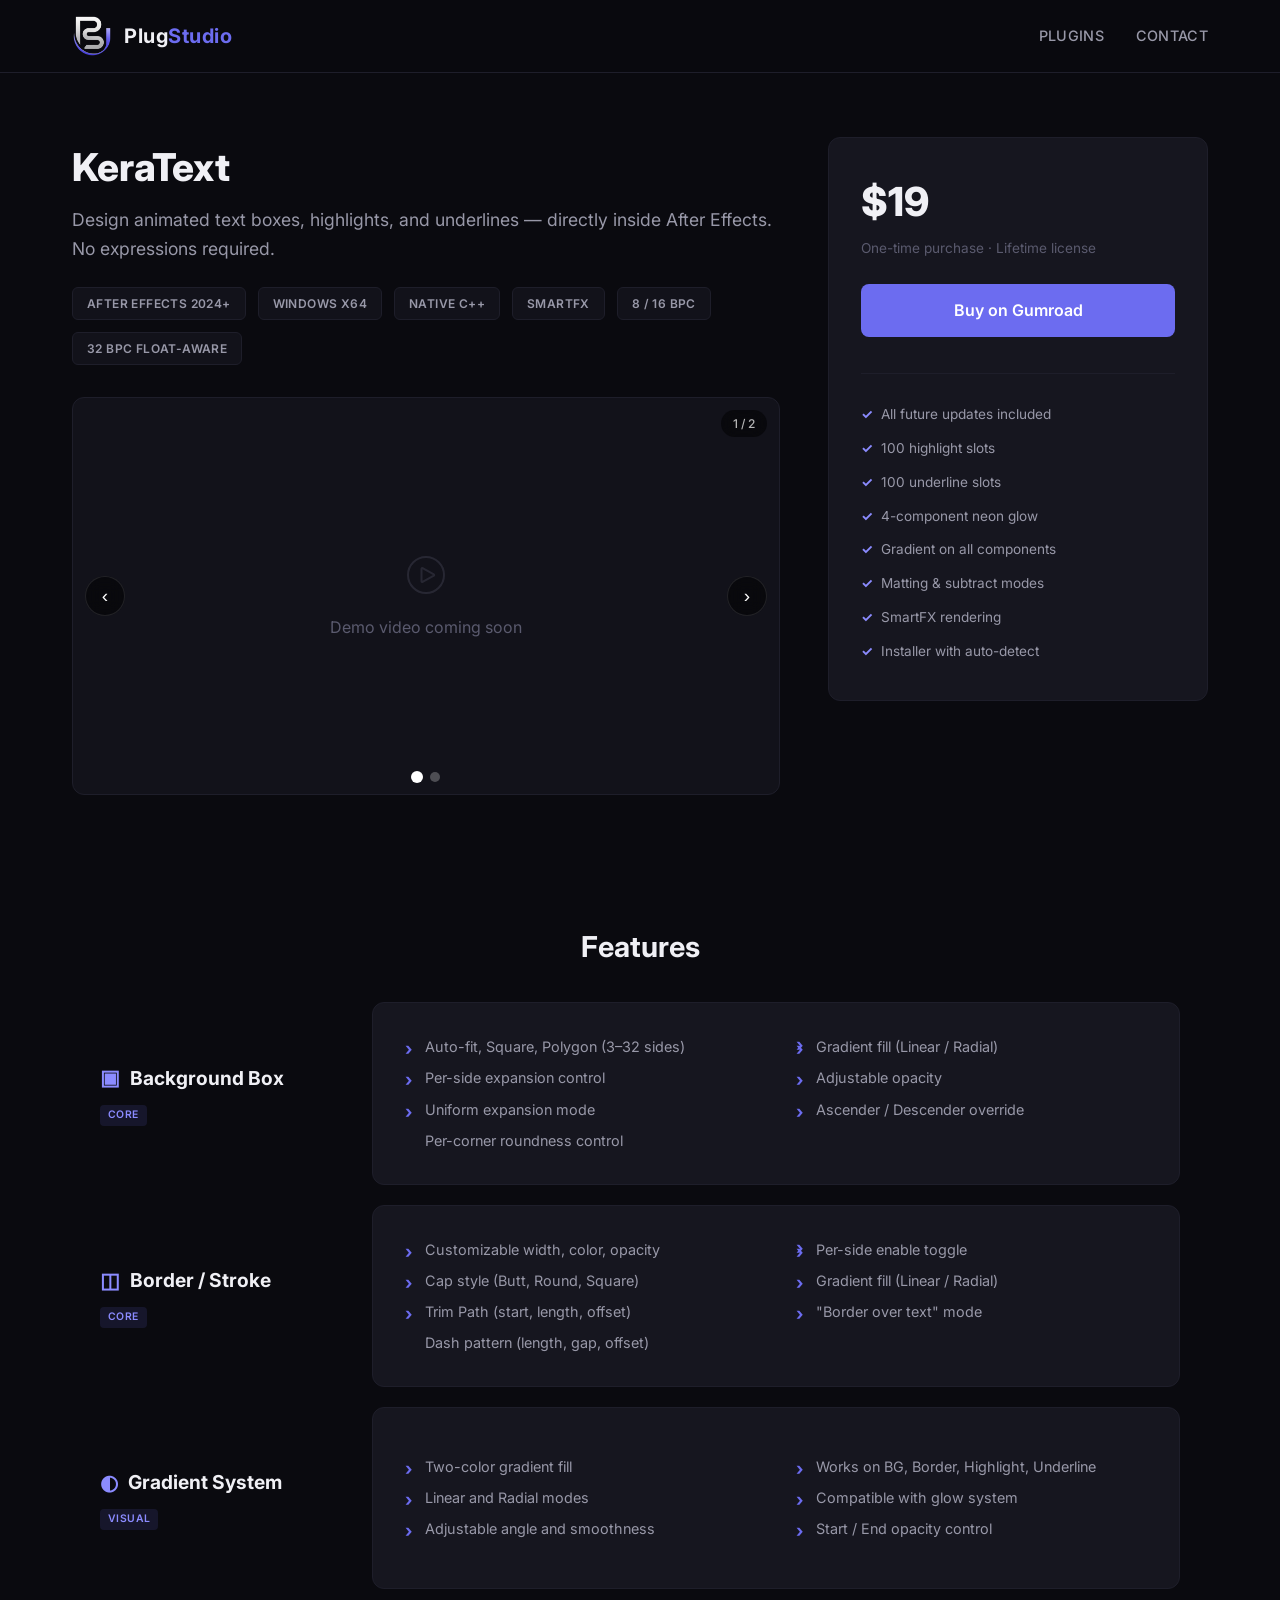
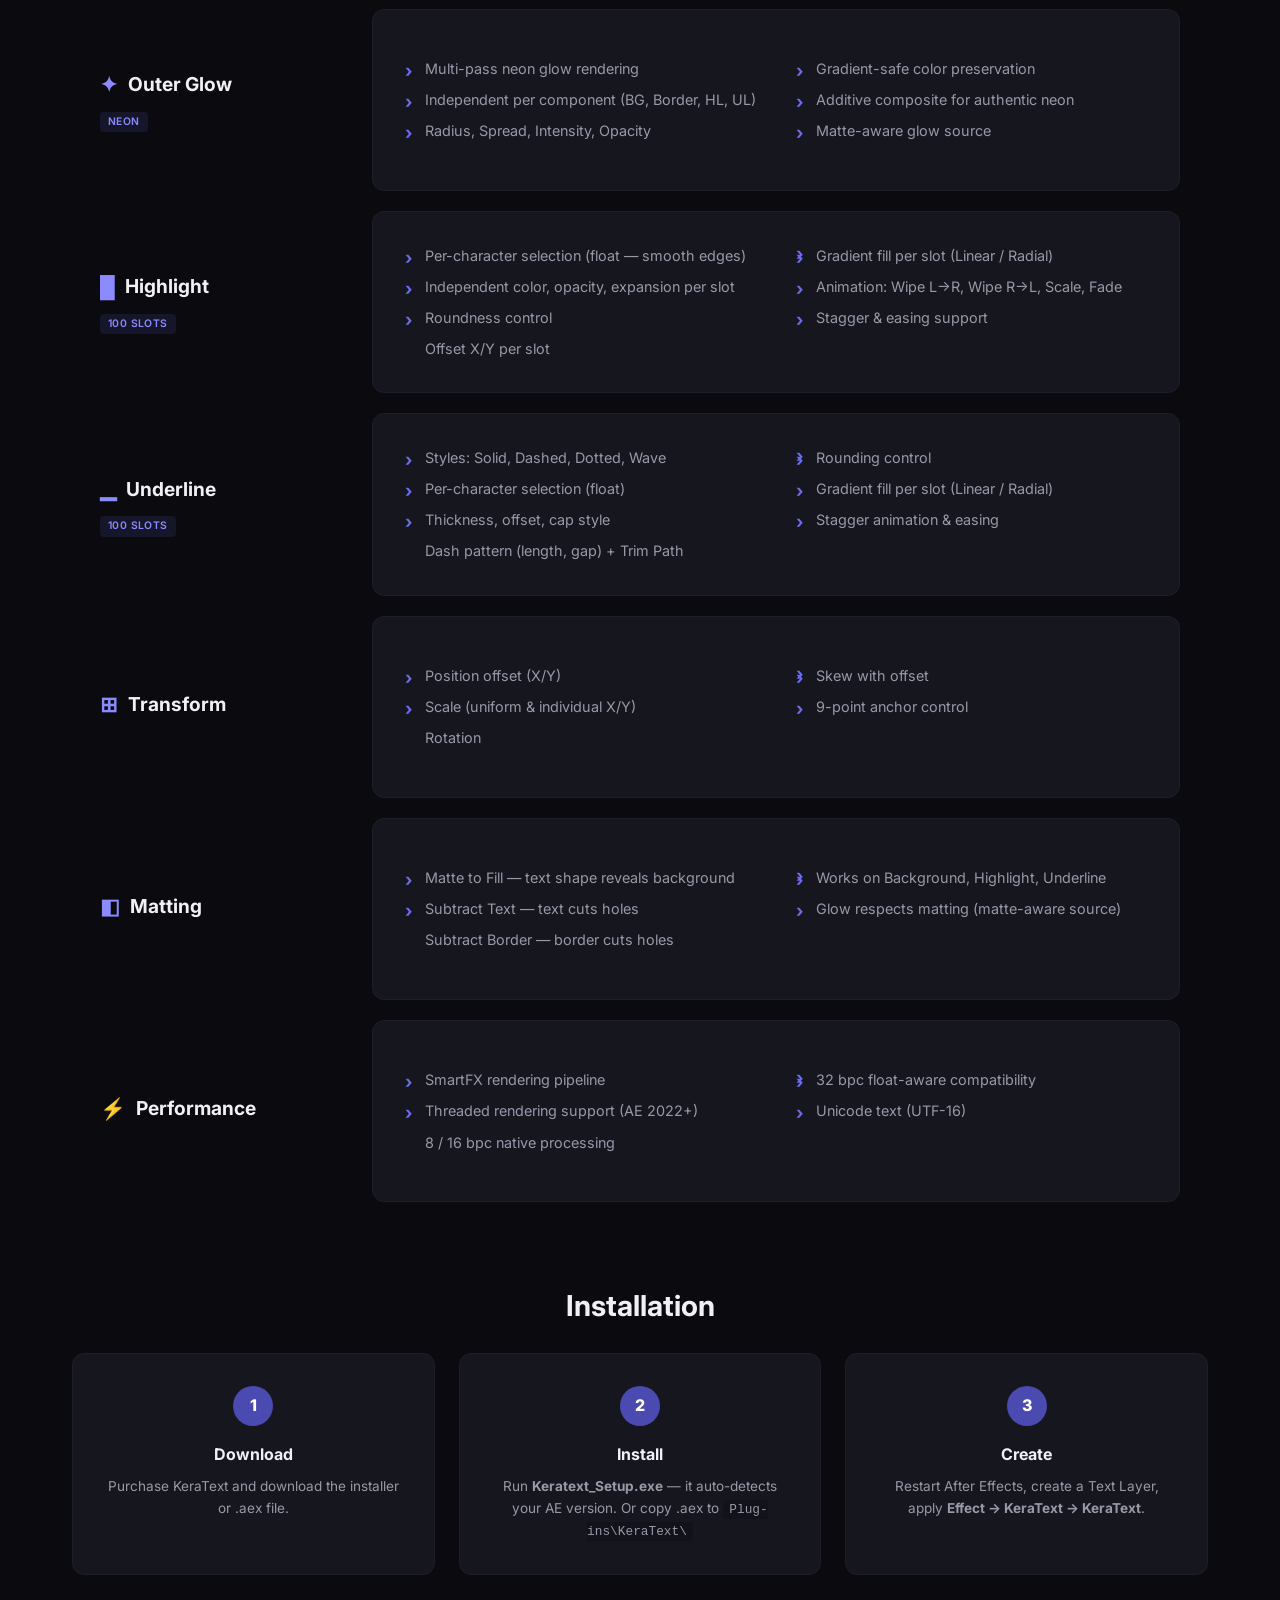
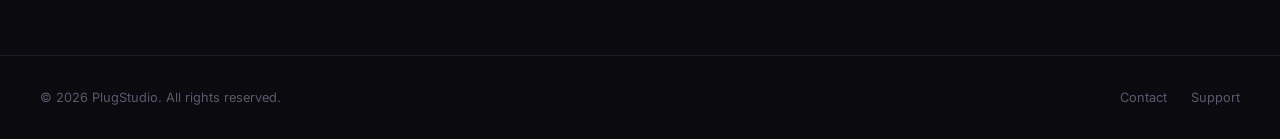
==== plugins/keratext.html @ e1d9510a "Initial commit: PlugStudio website with KeraText plugin page" ====
<!DOCTYPE html>
<html lang="en">
<head>
    <meta charset="UTF-8">
    <meta name="viewport" content="width=device-width, initial-scale=1.0">
    <title>KeraText — PlugStudio</title>
    <meta name="description" content="KeraText: animated text boxes, highlights, and underlines for Adobe After Effects. Neon glow, gradients, matting. Native C++ SmartFX plugin.">
    <link rel="preconnect" href="https://fonts.googleapis.com">
    <link rel="preconnect" href="https://fonts.gstatic.com" crossorigin>
    <link href="https://fonts.googleapis.com/css2?family=Inter:wght@400;500;600;700;800&display=swap" rel="stylesheet">
    <link rel="stylesheet" href="../css/style.css">
    <link rel="icon" href="../assets/keratext-icon.png" type="image/png">
    <style>
        /* ── Gallery / Slider ─────────────────────────────── */
        .gallery-wrapper {
            position: relative;
            border-radius: var(--radius);
            border: 1px solid var(--border);
            overflow: hidden;
            background: var(--bg-secondary);
            aspect-ratio: 16/9;
        }
        .gallery-slide {
            position: absolute;
            inset: 0;
            opacity: 0;
            transition: opacity 0.4s ease;
            cursor: zoom-in;
        }
        .gallery-slide.active {
            opacity: 1;
            z-index: 1;
        }
        .gallery-slide img {
            width: 100%;
            height: 100%;
            object-fit: cover;
            display: block;
        }
        .gallery-slide iframe {
            width: 100%;
            height: 100%;
            border: 0;
        }
        .gallery-slide.is-video {
            cursor: default;
        }
        /* Dots */
        .gallery-dots {
            position: absolute;
            bottom: 12px;
            left: 50%;
            transform: translateX(-50%);
            z-index: 5;
            display: flex;
            gap: 8px;
        }
        .gallery-dot {
            width: 10px; height: 10px;
            border-radius: 50%;
            background: rgba(255,255,255,0.25);
            border: none;
            cursor: pointer;
            transition: all 0.25s;
            padding: 0;
        }
        .gallery-dot.active {
            background: #fff;
            transform: scale(1.2);
        }
        /* Arrows */
        .gallery-arrow {
            position: absolute;
            top: 50%;
            transform: translateY(-50%);
            z-index: 5;
            width: 40px; height: 40px;
            border-radius: 50%;
            background: rgba(0,0,0,0.5);
            border: 1px solid rgba(255,255,255,0.1);
            color: #fff;
            font-size: 1.2rem;
            cursor: pointer;
            display: flex;
            align-items: center;
            justify-content: center;
            transition: all 0.25s;
            backdrop-filter: blur(8px);
        }
        .gallery-arrow:hover {
            background: rgba(0,0,0,0.75);
            border-color: rgba(255,255,255,0.25);
        }
        .gallery-arrow.prev { left: 12px; }
        .gallery-arrow.next { right: 12px; }
        /* Slide counter */
        .gallery-counter {
            position: absolute;
            top: 12px; right: 12px;
            z-index: 5;
            background: rgba(0,0,0,0.5);
            backdrop-filter: blur(8px);
            padding: 4px 12px;
            border-radius: 20px;
            font-size: 0.75rem;
            color: rgba(255,255,255,0.7);
            font-weight: 500;
        }

        /* ── Lightbox ─────────────────────────────────────── */
        .lightbox {
            position: fixed;
            inset: 0;
            z-index: 1000;
            background: rgba(0,0,0,0.92);
            display: none;
            align-items: center;
            justify-content: center;
            cursor: zoom-out;
        }
        .lightbox.open {
            display: flex;
        }
        .lightbox img {
            max-width: 92vw;
            max-height: 90vh;
            border-radius: 8px;
            box-shadow: 0 0 80px rgba(0,0,0,0.5);
        }
        .lightbox-hint {
            position: fixed;
            bottom: 40px;
            left: 50%;
            transform: translateX(-50%);
            z-index: 1001;
            background: rgba(0,0,0,0.7);
            backdrop-filter: blur(12px);
            padding: 10px 24px;
            border-radius: 8px;
            color: rgba(255,255,255,0.7);
            font-size: 0.85rem;
            pointer-events: none;
            opacity: 0;
            transition: opacity 0.3s;
        }
        .lightbox-hint.show {
            opacity: 1;
        }

        /* ── Features table — single grid, equal rows ──── */
        .features-table {
            max-width: var(--max-width);
            margin: 0 auto;
            padding: 0 2rem;
            display: grid;
            grid-template-columns: 240px 1fr;
            grid-auto-rows: 1fr;        /* ALL rows equal to the tallest */
            gap: 1.25rem 2rem;
        }
        .feature-block-header {
            display: flex;
            flex-direction: column;
            align-items: flex-start;
            justify-content: center;   /* vertically center within equal-height row */
        }
        .feature-block-header h3 {
            font-size: 1.2rem;
            font-weight: 700;
            margin-bottom: 0.3rem;
            display: flex;
            align-items: center;
            gap: 10px;
            white-space: nowrap;
        }
        .feature-block-header .icon {
            font-size: 1.3rem;
            color: var(--accent-light);
        }
        .feature-block-header .tag-sm {
            display: inline-block;
            padding: 2px 8px;
            border-radius: 4px;
            font-size: 0.65rem;
            font-weight: 600;
            text-transform: uppercase;
            background: rgba(108, 108, 240, 0.12);
            color: var(--accent-light);
            letter-spacing: 0.4px;
            margin-top: 0.35rem;
        }
        .feature-block-content {
            background: var(--bg-card);
            border: 1px solid var(--border);
            border-radius: var(--radius);
            padding: 1.75rem 2rem;
            display: flex;
            flex-direction: column;
            justify-content: center;
        }
        .feature-block-content ul {
            list-style: none;
            columns: 2;
            column-gap: 2.5rem;
        }
        .feature-block-content li {
            color: var(--text-secondary);
            font-size: 0.9rem;
            padding: 4px 0;
            padding-left: 1.25rem;
            position: relative;
            break-inside: avoid;
        }
        .feature-block-content li::before {
            content: '\203A';
            position: absolute;
            left: 0;
            color: var(--accent);
            font-weight: 700;
            font-size: 1.1rem;
        }
        .section-divider {
            max-width: var(--max-width);
            margin: 0 auto;
            padding: 0 2rem;
        }
        .section-divider hr {
            border: none;
            border-top: 1px solid var(--border);
            margin: 2.5rem 0;
        }
        .install-steps {
            display: grid;
            grid-template-columns: repeat(3, 1fr);
            gap: 1.5rem;
        }
        .install-step {
            background: var(--bg-card);
            border: 1px solid var(--border);
            border-radius: var(--radius);
            padding: 2rem;
            text-align: center;
        }
        .install-step .step-num {
            display: inline-flex;
            align-items: center;
            justify-content: center;
            width: 40px; height: 40px;
            border-radius: 50%;
            background: var(--accent-dim);
            color: #fff;
            font-weight: 800;
            margin-bottom: 1rem;
        }
        .install-step h3 {
            font-size: 1rem;
            font-weight: 700;
            margin-bottom: 0.5rem;
        }
        .install-step p {
            color: var(--text-secondary);
            font-size: 0.85rem;
            line-height: 1.6;
        }
        .install-step code {
            background: var(--bg-secondary);
            padding: 2px 6px;
            border-radius: 4px;
            font-size: 0.8rem;
        }
        @media (max-width: 768px) {
            .features-table { grid-template-columns: 1fr; grid-auto-rows: auto; }
            .feature-block-content ul { columns: 1; }
            .install-steps { grid-template-columns: 1fr; }
        }
    </style>
</head>
<body>

<header class="site-header">
    <div class="header-inner">
        <a href="../index.html" class="logo-link">
            <img src="../assets/logo.png" alt="PlugStudio" class="logo-img">
            <div class="logo-text">Plug<span>Studio</span></div>
        </a>
        <nav>
            <a href="../index.html">Plugins</a>
            <a href="../contact.html">Contact</a>
        </nav>
    </div>
</header>

<!-- ── Hero: Gallery + Purchase Card ──────────────────────── -->
<section class="plugin-hero">
    <div class="plugin-hero-grid">
        <div>
            <h1>KeraText</h1>
            <p class="subtitle">Design animated text boxes, highlights, and underlines — directly inside After Effects. No expressions required.</p>
            <div class="plugin-badges">
                <span class="badge">After Effects 2024+</span>
                <span class="badge">Windows x64</span>
                <span class="badge">Native C++</span>
                <span class="badge">SmartFX</span>
                <span class="badge">8 / 16 bpc</span>
                <span class="badge">32 bpc float-aware</span>
            </div>

            <!-- ── Media Gallery (slider) ───────────────────── -->
            <div class="gallery-wrapper" id="gallery">
                <!-- Slide 0: YouTube video (first!) -->
                <div class="gallery-slide is-video active" data-type="video">
                    <!-- Replace YOUTUBE_VIDEO_ID with your real ID -->
                    <!--
                    <iframe src="https://www.youtube-nocookie.com/embed/YOUTUBE_VIDEO_ID"
                            title="KeraText Demo"
                            allow="accelerometer; autoplay; clipboard-write; encrypted-media; gyroscope; picture-in-picture"
                            allowfullscreen></iframe>
                    -->
                    <div style="width:100%;height:100%;display:flex;align-items:center;justify-content:center;flex-direction:column;gap:1rem;color:var(--text-muted)">
                        <svg xmlns="http://www.w3.org/2000/svg" fill="none" viewBox="0 0 24 24" stroke-width="1" stroke="currentColor" style="width:48px;height:48px;opacity:0.3"><path stroke-linecap="round" stroke-linejoin="round" d="M21 12a9 9 0 1 1-18 0 9 9 0 0 1 18 0Z"/><path stroke-linecap="round" stroke-linejoin="round" d="M15.91 11.672a.375.375 0 0 1 0 .656l-5.603 3.113a.375.375 0 0 1-.557-.328V8.887c0-.286.307-.466.557-.327l5.603 3.112Z"/></svg>
                        <span>Demo video coming soon</span>
                    </div>
                </div>
                <!-- Slide 1: Banner image -->
                <div class="gallery-slide" data-type="image">
                    <img src="../assets/keratext-banner.png" alt="KeraText — Advanced Text Highlights &amp; Animated Underlines">
                </div>
                <!-- Slide 2+: Add more images here -->
                <!--
                <div class="gallery-slide" data-type="image">
                    <img src="../assets/keratext-screenshot-2.png" alt="KeraText UI">
                </div>
                -->

                <button class="gallery-arrow prev" aria-label="Previous">&lsaquo;</button>
                <button class="gallery-arrow next" aria-label="Next">&rsaquo;</button>
                <div class="gallery-counter"><span id="gallery-cur">1</span> / <span id="gallery-total">2</span></div>
                <div class="gallery-dots" id="gallery-dots"></div>
            </div>
        </div>

        <!-- Purchase Card -->
        <div class="purchase-card">
            <div class="price-big">$19</div>
            <div class="price-note">One-time purchase &middot; Lifetime license</div>
            <a href="#" class="btn btn-primary" id="buy-btn">Buy on Gumroad</a>
            <ul>
                <li>All future updates included</li>
                <li>100 highlight slots</li>
                <li>100 underline slots</li>
                <li>4-component neon glow</li>
                <li>Gradient on all components</li>
                <li>Matting &amp; subtract modes</li>
                <li>SmartFX rendering</li>
                <li>Installer with auto-detect</li>
            </ul>
        </div>
    </div>
</section>

<!-- ── Lightbox ───────────────────────────────────────────── -->
<div class="lightbox" id="lightbox">
    <img src="" alt="" id="lightbox-img">
    <div class="lightbox-hint" id="lightbox-hint">Press <strong>Esc</strong> to exit fullscreen</div>
</div>

<!-- ── Features ───────────────────────────────────────────── -->
<div class="section-divider"><hr></div>
<section style="max-width: var(--max-width); margin: 0 auto; padding: 0 2rem 2rem;">
    <h2 style="font-size: 1.8rem; font-weight: 700;">Features</h2>
</section>

<div class="features-table">

    <div class="feature-block-header">
        <h3><span class="icon">▣</span> Background Box</h3>
        <span class="tag-sm">Core</span>
    </div>
    <div class="feature-block-content"><ul>
        <li>Auto-fit, Square, Polygon (3–32 sides)</li>
        <li>Per-side expansion control</li>
        <li>Uniform expansion mode</li>
        <li>Per-corner roundness control</li>
        <li>Gradient fill (Linear / Radial)</li>
        <li>Adjustable opacity</li>
        <li>Ascender / Descender override</li>
    </ul></div>

    <div class="feature-block-header">
        <h3><span class="icon">◫</span> Border / Stroke</h3>
        <span class="tag-sm">Core</span>
    </div>
    <div class="feature-block-content"><ul>
        <li>Customizable width, color, opacity</li>
        <li>Cap style (Butt, Round, Square)</li>
        <li>Trim Path (start, length, offset)</li>
        <li>Dash pattern (length, gap, offset)</li>
        <li>Per-side enable toggle</li>
        <li>Gradient fill (Linear / Radial)</li>
        <li>"Border over text" mode</li>
    </ul></div>

    <div class="feature-block-header">
        <h3><span class="icon">◐</span> Gradient System</h3>
        <span class="tag-sm">Visual</span>
    </div>
    <div class="feature-block-content"><ul>
        <li>Two-color gradient fill</li>
        <li>Linear and Radial modes</li>
        <li>Adjustable angle and smoothness</li>
        <li>Works on BG, Border, Highlight, Underline</li>
        <li>Compatible with glow system</li>
        <li>Start / End opacity control</li>
    </ul></div>

    <div class="feature-block-header">
        <h3><span class="icon">✦</span> Outer Glow</h3>
        <span class="tag-sm">Neon</span>
    </div>
    <div class="feature-block-content"><ul>
        <li>Multi-pass neon glow rendering</li>
        <li>Independent per component (BG, Border, HL, UL)</li>
        <li>Radius, Spread, Intensity, Opacity</li>
        <li>Gradient-safe color preservation</li>
        <li>Additive composite for authentic neon</li>
        <li>Matte-aware glow source</li>
    </ul></div>

    <div class="feature-block-header">
        <h3><span class="icon">█</span> Highlight</h3>
        <span class="tag-sm">100 Slots</span>
    </div>
    <div class="feature-block-content"><ul>
        <li>Per-character selection (float — smooth edges)</li>
        <li>Independent color, opacity, expansion per slot</li>
        <li>Roundness control</li>
        <li>Offset X/Y per slot</li>
        <li>Gradient fill per slot (Linear / Radial)</li>
        <li>Animation: Wipe L→R, Wipe R→L, Scale, Fade</li>
        <li>Stagger &amp; easing support</li>
    </ul></div>

    <div class="feature-block-header">
        <h3><span class="icon">▁</span> Underline</h3>
        <span class="tag-sm">100 Slots</span>
    </div>
    <div class="feature-block-content"><ul>
        <li>Styles: Solid, Dashed, Dotted, Wave</li>
        <li>Per-character selection (float)</li>
        <li>Thickness, offset, cap style</li>
        <li>Dash pattern (length, gap) + Trim Path</li>
        <li>Rounding control</li>
        <li>Gradient fill per slot (Linear / Radial)</li>
        <li>Stagger animation &amp; easing</li>
    </ul></div>

    <div class="feature-block-header">
        <h3><span class="icon">⊞</span> Transform</h3>
    </div>
    <div class="feature-block-content"><ul>
        <li>Position offset (X/Y)</li>
        <li>Scale (uniform &amp; individual X/Y)</li>
        <li>Rotation</li>
        <li>Skew with offset</li>
        <li>9-point anchor control</li>
    </ul></div>

    <div class="feature-block-header">
        <h3><span class="icon">◧</span> Matting</h3>
    </div>
    <div class="feature-block-content"><ul>
        <li>Matte to Fill — text shape reveals background</li>
        <li>Subtract Text — text cuts holes</li>
        <li>Subtract Border — border cuts holes</li>
        <li>Works on Background, Highlight, Underline</li>
        <li>Glow respects matting (matte-aware source)</li>
    </ul></div>

    <div class="feature-block-header">
        <h3><span class="icon">⚡</span> Performance</h3>
    </div>
    <div class="feature-block-content"><ul>
        <li>SmartFX rendering pipeline</li>
        <li>Threaded rendering support (AE 2022+)</li>
        <li>8 / 16 bpc native processing</li>
        <li>32 bpc float-aware compatibility</li>
        <li>Unicode text (UTF-16)</li>
    </ul></div>

</div><!-- /.features-table -->

<!-- ── Installation ───────────────────────────────────────── -->
<div class="section-divider"><hr></div>
<section style="max-width: var(--max-width); margin: 0 auto; padding: 0 2rem 1.5rem;">
    <h2 style="font-size: 1.8rem; font-weight: 700;">Installation</h2>
</section>
<section style="max-width: var(--max-width); margin: 0 auto; padding: 0 2rem 5rem;">
    <div class="install-steps">
        <div class="install-step">
            <div class="step-num">1</div>
            <h3>Download</h3>
            <p>Purchase KeraText and download the installer or .aex file.</p>
        </div>
        <div class="install-step">
            <div class="step-num">2</div>
            <h3>Install</h3>
            <p>Run <strong>Keratext_Setup.exe</strong> — it auto-detects your AE version. Or copy .aex to <code>Plug-ins\KeraText\</code></p>
        </div>
        <div class="install-step">
            <div class="step-num">3</div>
            <h3>Create</h3>
            <p>Restart After Effects, create a Text Layer, apply <strong>Effect → KeraText → KeraText</strong>.</p>
        </div>
    </div>
</section>

<footer class="site-footer">
    <div class="footer-inner">
        <p>&copy; <span class="current-year">2026</span> PlugStudio. All rights reserved.</p>
        <div class="footer-links">
            <a href="../contact.html">Contact</a>
            <a href="mailto:plugstudioou@gmail.com">Support</a>
        </div>
    </div>
</footer>

<script src="../js/main.js"></script>
<script>
/* ═══════════════════════════════════════════════════════════
   Gallery Slider + Lightbox
   ═══════════════════════════════════════════════════════════ */
(function () {
    const gallery = document.getElementById('gallery');
    if (!gallery) return;

    const slides = gallery.querySelectorAll('.gallery-slide');
    const dotsContainer = document.getElementById('gallery-dots');
    const curEl = document.getElementById('gallery-cur');
    const totalEl = document.getElementById('gallery-total');
    const prevBtn = gallery.querySelector('.gallery-arrow.prev');
    const nextBtn = gallery.querySelector('.gallery-arrow.next');
    let current = 0;

    totalEl.textContent = slides.length;

    // Build dots
    slides.forEach((_, i) => {
        const dot = document.createElement('button');
        dot.className = 'gallery-dot' + (i === 0 ? ' active' : '');
        dot.setAttribute('aria-label', 'Slide ' + (i + 1));
        dot.addEventListener('click', () => goTo(i));
        dotsContainer.appendChild(dot);
    });

    function goTo(idx) {
        slides[current].classList.remove('active');
        dotsContainer.children[current].classList.remove('active');
        current = (idx + slides.length) % slides.length;
        slides[current].classList.add('active');
        dotsContainer.children[current].classList.add('active');
        curEl.textContent = current + 1;
    }

    prevBtn.addEventListener('click', () => goTo(current - 1));
    nextBtn.addEventListener('click', () => goTo(current + 1));

    // Click image → lightbox
    slides.forEach(slide => {
        if (slide.dataset.type === 'image') {
            slide.addEventListener('click', () => {
                const img = slide.querySelector('img');
                if (img) openLightbox(img.src, img.alt);
            });
        }
    });

    // Lightbox
    const lb = document.getElementById('lightbox');
    const lbImg = document.getElementById('lightbox-img');
    const lbHint = document.getElementById('lightbox-hint');
    let hintTimer = null;

    function openLightbox(src, alt) {
        lbImg.src = src;
        lbImg.alt = alt || '';
        lb.classList.add('open');
        document.body.style.overflow = 'hidden';
        // Show hint
        lbHint.classList.add('show');
        clearTimeout(hintTimer);
        hintTimer = setTimeout(() => lbHint.classList.remove('show'), 2000);
    }

    function closeLightbox() {
        lb.classList.remove('open');
        document.body.style.overflow = '';
        lbHint.classList.remove('show');
    }

    lb.addEventListener('click', closeLightbox);
    document.addEventListener('keydown', (e) => {
        if (e.key === 'Escape' && lb.classList.contains('open')) {
            closeLightbox();
        }
        // Arrow keys for gallery
        if (!lb.classList.contains('open')) {
            if (e.key === 'ArrowLeft') goTo(current - 1);
            if (e.key === 'ArrowRight') goTo(current + 1);
        }
    });
})();
</script>
</body>
</html>
---- css/style.css ----
/* ═══════════════════════════════════════════════════════════
   PlugStudio — Global Styles
   Dark luxury theme with blue/silver accents
   ═══════════════════════════════════════════════════════════ */

:root {
    --bg-primary: #0a0a0f;
    --bg-secondary: #12121a;
    --bg-card: #16161f;
    --bg-card-hover: #1c1c28;
    --text-primary: #f0f0f5;
    --text-secondary: #9898a8;
    --text-muted: #5a5a6e;
    --accent: #6c6cf0;
    --accent-light: #8b8bff;
    --accent-dim: #4a4ab0;
    --border: #1e1e2a;
    --border-light: #2a2a38;
    --silver: #c8c8d8;
    --radius: 12px;
    --radius-sm: 8px;
    --max-width: 1200px;
    --transition: 0.25s ease;
}

* {
    margin: 0;
    padding: 0;
    box-sizing: border-box;
}

html {
    scroll-behavior: smooth;
}

body {
    font-family: 'Inter', -apple-system, BlinkMacSystemFont, 'Segoe UI', sans-serif;
    background: var(--bg-primary);
    color: var(--text-primary);
    line-height: 1.6;
    min-height: 100vh;
    display: flex;
    flex-direction: column;
    -webkit-font-smoothing: antialiased;
}

a {
    color: var(--accent-light);
    text-decoration: none;
    transition: color var(--transition);
}
a:hover {
    color: var(--text-primary);
}

/* ── Header / Navigation ─────────────────────────────────── */

.site-header {
    position: sticky;
    top: 0;
    z-index: 100;
    background: rgba(10, 10, 15, 0.85);
    backdrop-filter: blur(20px);
    border-bottom: 1px solid var(--border);
}

.header-inner {
    max-width: var(--max-width);
    margin: 0 auto;
    padding: 0 2rem;
    display: flex;
    align-items: center;
    justify-content: space-between;
    height: 72px;
}

.logo-link {
    display: flex;
    align-items: center;
    gap: 12px;
    text-decoration: none;
}

.logo-img {
    height: 40px;
    width: auto;
}

.logo-text {
    font-size: 1.25rem;
    font-weight: 700;
    color: var(--text-primary);
    letter-spacing: 0.5px;
}

.logo-text span {
    color: var(--accent);
}

nav {
    display: flex;
    align-items: center;
    gap: 2rem;
}

nav a {
    color: var(--text-secondary);
    font-size: 0.9rem;
    font-weight: 500;
    letter-spacing: 0.3px;
    text-transform: uppercase;
    transition: color var(--transition);
}
nav a:hover,
nav a.active {
    color: var(--text-primary);
}

/* ── Hero Section ─────────────────────────────────────────── */

.hero {
    text-align: center;
    padding: 5rem 2rem 3rem;
    max-width: var(--max-width);
    margin: 0 auto;
}

.hero h1 {
    font-size: 2.8rem;
    font-weight: 800;
    line-height: 1.15;
    margin-bottom: 1rem;
    letter-spacing: -0.5px;
}

.hero h1 .accent {
    color: var(--accent-light);
}

.hero p {
    font-size: 1.15rem;
    color: var(--text-secondary);
    max-width: 600px;
    margin: 0 auto;
}

/* ── Search & Filters ─────────────────────────────────────── */

.search-section {
    max-width: var(--max-width);
    margin: 0 auto;
    padding: 0 2rem 2rem;
}

.search-bar {
    display: flex;
    gap: 1rem;
    align-items: center;
    flex-wrap: wrap;
}

.search-input-wrap {
    flex: 1;
    min-width: 280px;
    position: relative;
}

.search-input-wrap svg {
    position: absolute;
    left: 16px;
    top: 50%;
    transform: translateY(-50%);
    color: var(--text-muted);
    width: 18px;
    height: 18px;
}

.search-input {
    width: 100%;
    padding: 14px 16px 14px 48px;
    background: var(--bg-secondary);
    border: 1px solid var(--border);
    border-radius: var(--radius);
    color: var(--text-primary);
    font-size: 0.95rem;
    outline: none;
    transition: border-color var(--transition);
}
.search-input:focus {
    border-color: var(--accent-dim);
}
.search-input::placeholder {
    color: var(--text-muted);
}

.filter-group {
    display: flex;
    gap: 0.5rem;
}

.filter-btn {
    padding: 10px 20px;
    border: 1px solid var(--border);
    border-radius: var(--radius);
    background: var(--bg-secondary);
    color: var(--text-secondary);
    font-size: 0.85rem;
    font-weight: 500;
    cursor: pointer;
    transition: all var(--transition);
    white-space: nowrap;
}
.filter-btn:hover {
    border-color: var(--border-light);
    color: var(--text-primary);
}
.filter-btn.active {
    background: var(--accent-dim);
    border-color: var(--accent);
    color: var(--text-primary);
}

/* ── Plugin Grid ──────────────────────────────────────────── */

.plugins-grid {
    max-width: var(--max-width);
    margin: 0 auto;
    padding: 0 2rem 4rem;
    display: grid;
    grid-template-columns: repeat(auto-fill, minmax(340px, 1fr));
    gap: 1.5rem;
}

.plugin-card {
    background: var(--bg-card);
    border: 1px solid var(--border);
    border-radius: var(--radius);
    overflow: hidden;
    transition: all var(--transition);
    display: flex;
    flex-direction: column;
}
.plugin-card:hover {
    border-color: var(--accent-dim);
    background: var(--bg-card-hover);
    transform: translateY(-2px);
    box-shadow: 0 8px 40px rgba(108, 108, 240, 0.08);
}

.plugin-card-img {
    width: 100%;
    aspect-ratio: 16/9;
    object-fit: contain;
    background: var(--bg-secondary);
    display: block;
}

.plugin-card-body {
    padding: 1.5rem;
    flex: 1;
    display: flex;
    flex-direction: column;
}

.plugin-card-tags {
    display: flex;
    gap: 0.5rem;
    flex-wrap: wrap;
    margin-bottom: 0.75rem;
}

.tag {
    padding: 3px 10px;
    border-radius: 20px;
    font-size: 0.7rem;
    font-weight: 600;
    text-transform: uppercase;
    letter-spacing: 0.5px;
}
.tag-ae { background: rgba(108, 108, 240, 0.15); color: var(--accent-light); }
.tag-win { background: rgba(200, 200, 216, 0.1); color: var(--silver); }
.tag-smartfx { background: rgba(80, 200, 120, 0.12); color: #6dd890; }

.plugin-card h3 {
    font-size: 1.2rem;
    font-weight: 700;
    margin-bottom: 0.5rem;
}

.plugin-card p {
    color: var(--text-secondary);
    font-size: 0.9rem;
    line-height: 1.5;
    flex: 1;
}

.plugin-card-footer {
    display: flex;
    align-items: center;
    justify-content: space-between;
    margin-top: 1.25rem;
    padding-top: 1rem;
    border-top: 1px solid var(--border);
}

.price {
    font-size: 1.3rem;
    font-weight: 800;
    color: var(--text-primary);
}

.btn {
    display: inline-flex;
    align-items: center;
    gap: 6px;
    padding: 10px 24px;
    border-radius: var(--radius-sm);
    font-size: 0.85rem;
    font-weight: 600;
    cursor: pointer;
    border: none;
    transition: all var(--transition);
    text-decoration: none;
}

.btn-primary {
    background: var(--accent);
    color: #fff;
}
.btn-primary:hover {
    background: var(--accent-light);
    color: #fff;
}

.btn-outline {
    background: transparent;
    border: 1px solid var(--border-light);
    color: var(--text-secondary);
}
.btn-outline:hover {
    border-color: var(--accent);
    color: var(--text-primary);
}

/* ── Plugin Detail Page ───────────────────────────────────── */

.plugin-hero {
    max-width: var(--max-width);
    margin: 0 auto;
    padding: 4rem 2rem 3rem;
}

.plugin-hero-grid {
    display: grid;
    grid-template-columns: 1fr 380px;
    gap: 3rem;
    align-items: start;
}

.plugin-hero h1 {
    font-size: 2.4rem;
    font-weight: 800;
    margin-bottom: 0.5rem;
}

.plugin-hero .subtitle {
    color: var(--text-secondary);
    font-size: 1.1rem;
    margin-bottom: 1.5rem;
}

.plugin-badges {
    display: flex;
    gap: 0.75rem;
    flex-wrap: wrap;
    margin-bottom: 2rem;
}

.badge {
    padding: 6px 14px;
    border-radius: 6px;
    font-size: 0.75rem;
    font-weight: 600;
    text-transform: uppercase;
    letter-spacing: 0.4px;
    background: var(--bg-secondary);
    border: 1px solid var(--border);
    color: var(--text-secondary);
}

.purchase-card {
    background: var(--bg-card);
    border: 1px solid var(--border);
    border-radius: var(--radius);
    padding: 2rem;
    position: sticky;
    top: 100px;
}

.purchase-card .price-big {
    font-size: 2.5rem;
    font-weight: 800;
    margin-bottom: 0.25rem;
}

.purchase-card .price-note {
    color: var(--text-muted);
    font-size: 0.85rem;
    margin-bottom: 1.5rem;
}

.purchase-card .btn {
    width: 100%;
    justify-content: center;
    padding: 14px;
    font-size: 1rem;
    margin-bottom: 0.75rem;
}

.purchase-card ul {
    list-style: none;
    margin-top: 1.5rem;
    padding-top: 1.5rem;
    border-top: 1px solid var(--border);
}

.purchase-card li {
    color: var(--text-secondary);
    font-size: 0.85rem;
    padding: 6px 0;
    display: flex;
    align-items: center;
    gap: 8px;
}

.purchase-card li::before {
    content: '✓';
    color: var(--accent-light);
    font-weight: 700;
}

/* ── Features Section ─────────────────────────────────────── */

.features-section {
    max-width: var(--max-width);
    margin: 0 auto;
    padding: 0 2rem 4rem;
}

.features-section h2 {
    font-size: 1.8rem;
    font-weight: 700;
    margin-bottom: 2rem;
}

.features-grid {
    display: grid;
    grid-template-columns: repeat(auto-fill, minmax(320px, 1fr));
    gap: 1.25rem;
}

.feature-card {
    background: var(--bg-card);
    border: 1px solid var(--border);
    border-radius: var(--radius);
    padding: 1.5rem;
}

.feature-card h3 {
    font-size: 1rem;
    font-weight: 700;
    margin-bottom: 0.5rem;
    display: flex;
    align-items: center;
    gap: 8px;
}

.feature-card h3 .icon {
    font-size: 1.2rem;
}

.feature-card ul {
    list-style: none;
    margin: 0;
}

.feature-card li {
    color: var(--text-secondary);
    font-size: 0.85rem;
    padding: 3px 0;
    padding-left: 1rem;
    position: relative;
}

.feature-card li::before {
    content: '—';
    position: absolute;
    left: 0;
    color: var(--text-muted);
}

/* ── Contact Page ─────────────────────────────────────────── */

.contact-section {
    max-width: 720px;
    margin: 0 auto;
    padding: 4rem 2rem 6rem;
}

.contact-section h1 {
    font-size: 2.4rem;
    font-weight: 800;
    margin-bottom: 0.5rem;
}

.contact-section .subtitle {
    color: var(--text-secondary);
    font-size: 1.1rem;
    margin-bottom: 3rem;
}

.contact-cards {
    display: flex;
    flex-direction: column;
    gap: 1.25rem;
}

.contact-card {
    background: var(--bg-card);
    border: 1px solid var(--border);
    border-radius: var(--radius);
    padding: 2rem;
}

.contact-card h2 {
    font-size: 1.15rem;
    font-weight: 700;
    margin-bottom: 0.75rem;
}

.contact-card p {
    color: var(--text-secondary);
    font-size: 0.95rem;
    line-height: 1.7;
}

.contact-card a {
    color: var(--accent-light);
    font-weight: 500;
}

/* ── Footer ───────────────────────────────────────────────── */

.site-footer {
    margin-top: auto;
    border-top: 1px solid var(--border);
    padding: 2rem;
    text-align: center;
}

.footer-inner {
    max-width: var(--max-width);
    margin: 0 auto;
    display: flex;
    align-items: center;
    justify-content: space-between;
    flex-wrap: wrap;
    gap: 1rem;
}

.footer-inner p {
    color: var(--text-muted);
    font-size: 0.8rem;
}

.footer-links {
    display: flex;
    gap: 1.5rem;
}

.footer-links a {
    color: var(--text-muted);
    font-size: 0.8rem;
}
.footer-links a:hover {
    color: var(--text-secondary);
}

/* ── Responsive ───────────────────────────────────────────── */

@media (max-width: 768px) {
    .header-inner {
        padding: 0 1rem;
    }
    nav {
        gap: 1rem;
    }
    nav a {
        font-size: 0.8rem;
    }
    .hero {
        padding: 3rem 1rem 2rem;
    }
    .hero h1 {
        font-size: 2rem;
    }
    .plugins-grid {
        grid-template-columns: 1fr;
        padding: 0 1rem 3rem;
    }
    .search-section {
        padding: 0 1rem 1.5rem;
    }
    .search-bar {
        flex-direction: column;
    }
    .plugin-hero-grid {
        grid-template-columns: 1fr;
    }
    .purchase-card {
        position: static;
    }
    .features-grid {
        grid-template-columns: 1fr;
    }
    .footer-inner {
        flex-direction: column;
        text-align: center;
    }
}

/* ── No results ───────────────────────────────────────────── */

.no-results {
    grid-column: 1 / -1;
    text-align: center;
    padding: 4rem 2rem;
    color: var(--text-muted);
    font-size: 1rem;
}
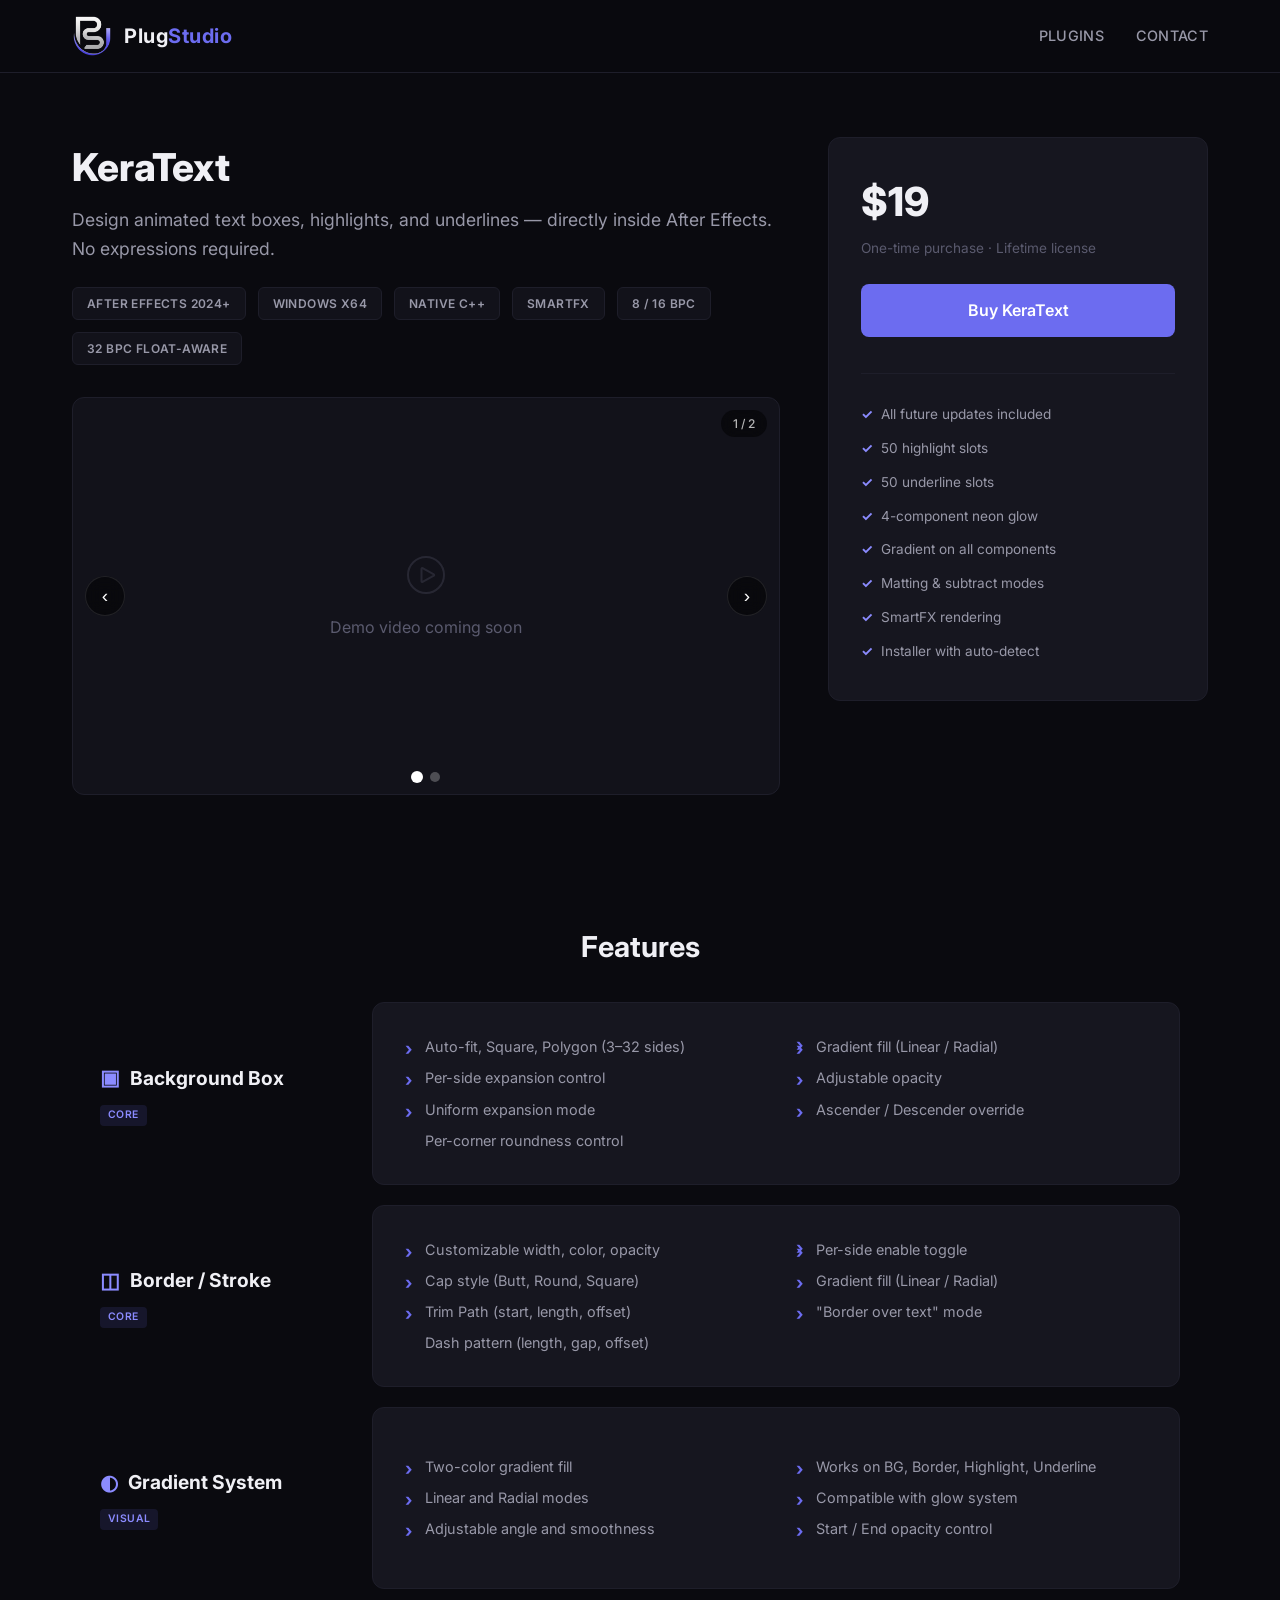
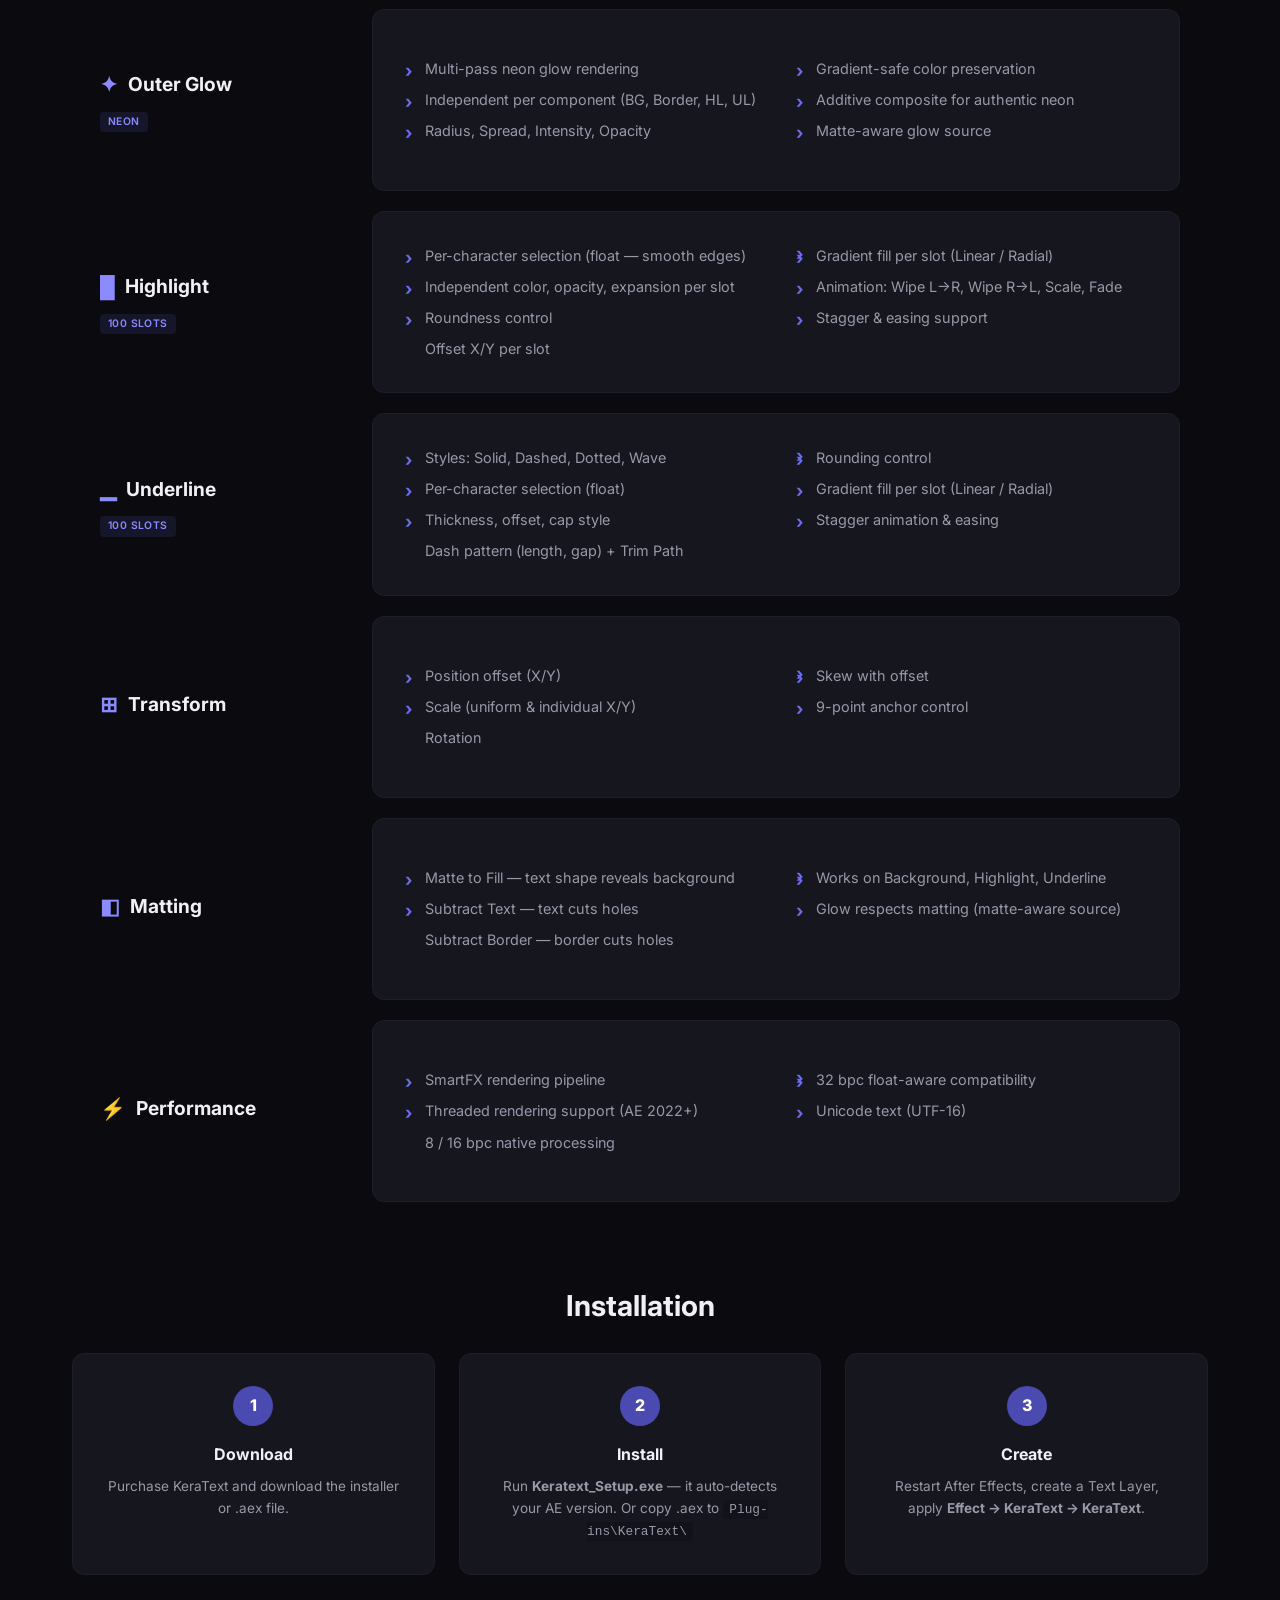
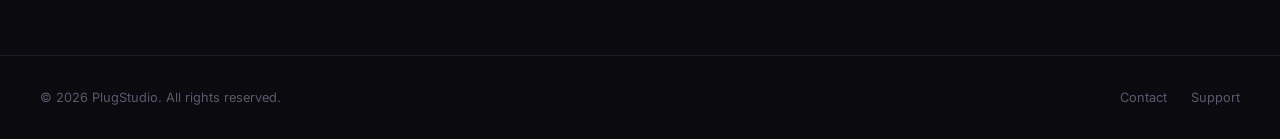
==== commit f47fbabb: "Add Lemon Squeezy checkout, fix slot counts to 50" ====
--- a/plugins/keratext.html
+++ b/plugins/keratext.html
@@ -342,11 +342,11 @@
         <div class="purchase-card">
             <div class="price-big">$19</div>
             <div class="price-note">One-time purchase &middot; Lifetime license</div>
-            <a href="#" class="btn btn-primary" id="buy-btn">Buy on Gumroad</a>
+            <a href="https://plugstudio.lemonsqueezy.com/checkout/buy/6cf63270-5efa-467b-9c05-406ec4f24977?embed=1" class="lemonsqueezy-button btn btn-primary" id="buy-btn">Buy KeraText</a>
             <ul>
                 <li>All future updates included</li>
-                <li>100 highlight slots</li>
-                <li>100 underline slots</li>
+                <li>50 highlight slots</li>
+                <li>50 underline slots</li>
                 <li>4-component neon glow</li>
                 <li>Gradient on all components</li>
                 <li>Matting &amp; subtract modes</li>
@@ -609,5 +609,6 @@
     });
 })();
 </script>
+<script src="https://assets.lemonsqueezy.com/lemon.js" defer></script>
 </body>
 </html>
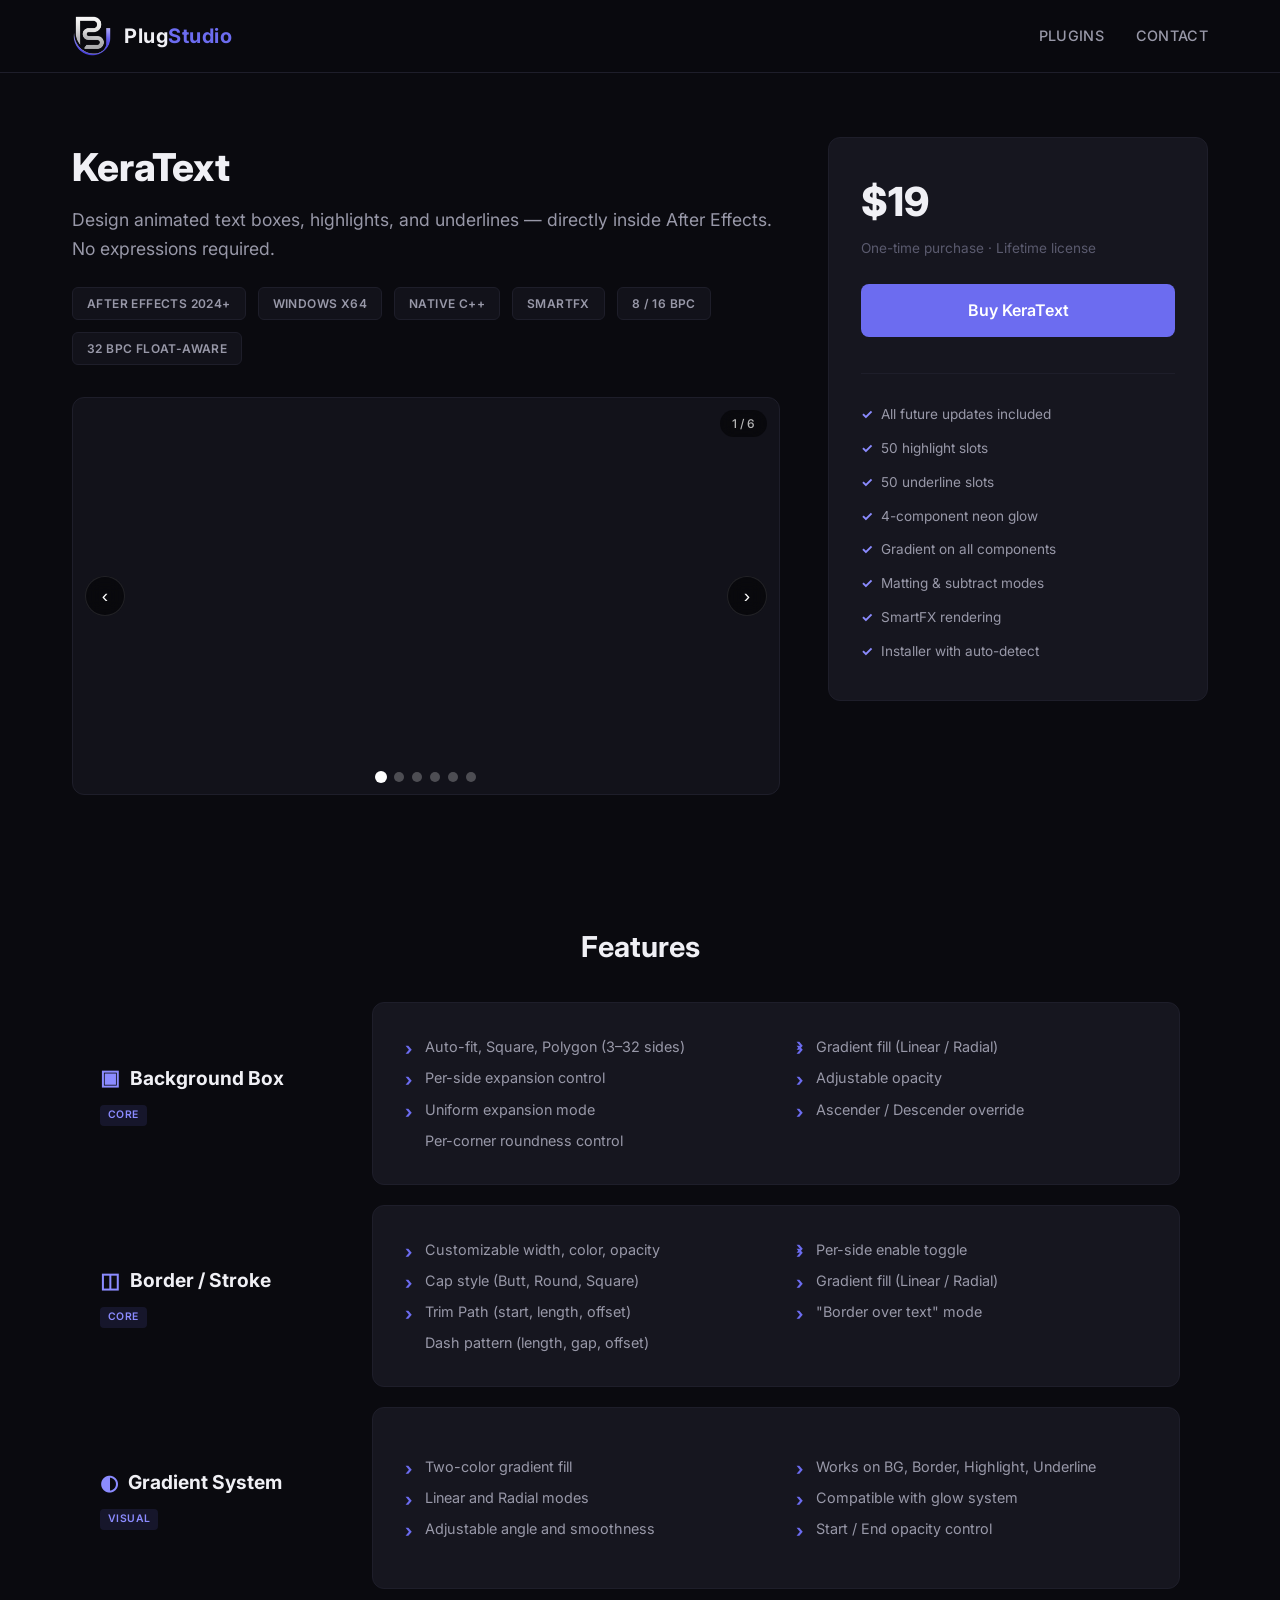
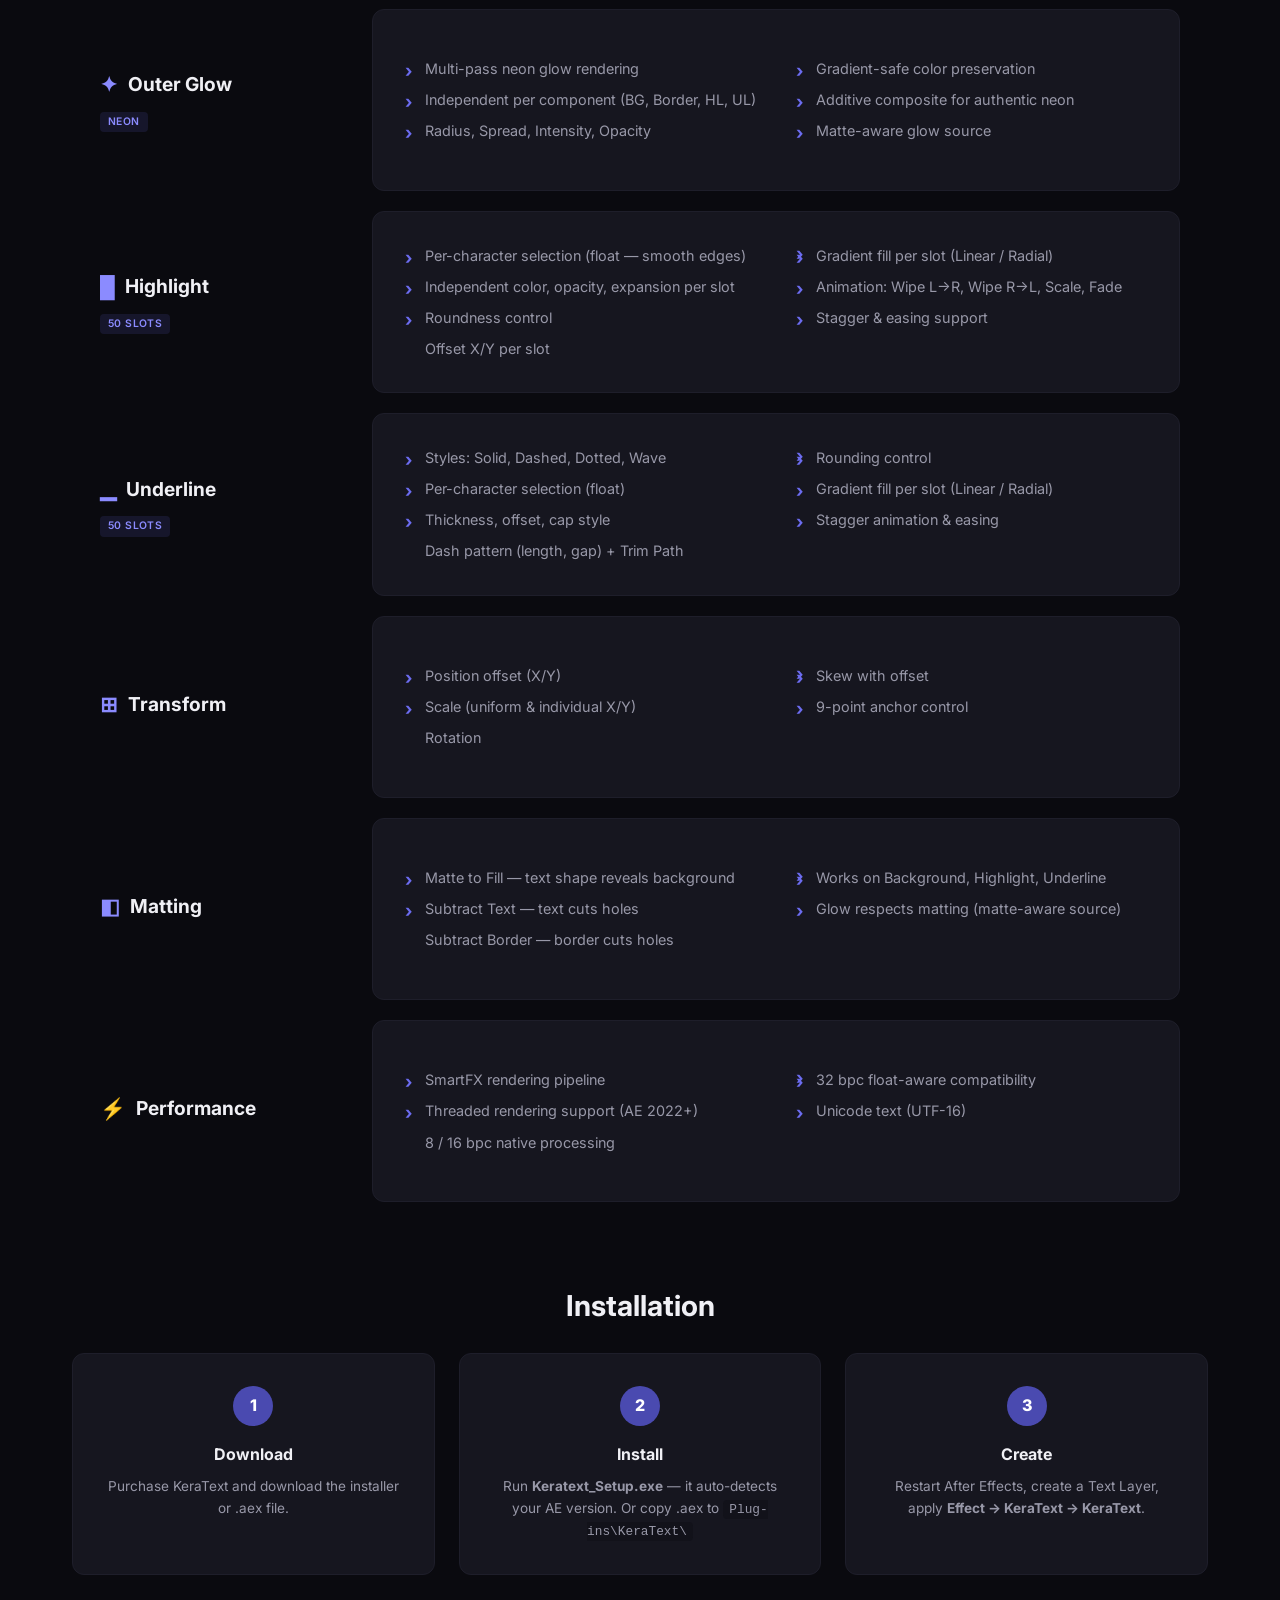
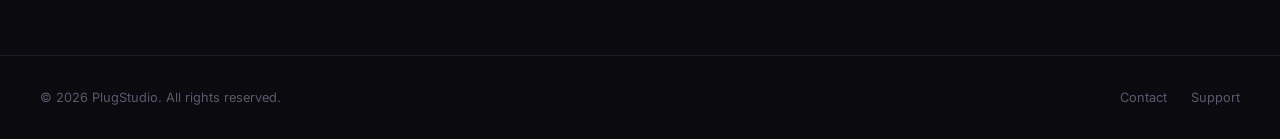
==== commit c7bf6846: "Add YouTube demo video, 4 product screenshots, fix slot counts to 50" ====
--- a/plugins/keratext.html
+++ b/plugins/keratext.html
@@ -306,34 +306,34 @@
 
             <!-- ── Media Gallery (slider) ───────────────────── -->
             <div class="gallery-wrapper" id="gallery">
-                <!-- Slide 0: YouTube video (first!) -->
+                <!-- Slide 0: YouTube video -->
                 <div class="gallery-slide is-video active" data-type="video">
-                    <!-- Replace YOUTUBE_VIDEO_ID with your real ID -->
-                    <!--
-                    <iframe src="https://www.youtube-nocookie.com/embed/YOUTUBE_VIDEO_ID"
+                    <iframe src="https://www.youtube-nocookie.com/embed/hnogD2XZYGI"
                             title="KeraText Demo"
                             allow="accelerometer; autoplay; clipboard-write; encrypted-media; gyroscope; picture-in-picture"
                             allowfullscreen></iframe>
-                    -->
-                    <div style="width:100%;height:100%;display:flex;align-items:center;justify-content:center;flex-direction:column;gap:1rem;color:var(--text-muted)">
-                        <svg xmlns="http://www.w3.org/2000/svg" fill="none" viewBox="0 0 24 24" stroke-width="1" stroke="currentColor" style="width:48px;height:48px;opacity:0.3"><path stroke-linecap="round" stroke-linejoin="round" d="M21 12a9 9 0 1 1-18 0 9 9 0 0 1 18 0Z"/><path stroke-linecap="round" stroke-linejoin="round" d="M15.91 11.672a.375.375 0 0 1 0 .656l-5.603 3.113a.375.375 0 0 1-.557-.328V8.887c0-.286.307-.466.557-.327l5.603 3.112Z"/></svg>
-                        <span>Demo video coming soon</span>
-                    </div>
                 </div>
-                <!-- Slide 1: Banner image -->
+                <!-- Slide 1: Banner -->
                 <div class="gallery-slide" data-type="image">
                     <img src="../assets/keratext-banner.png" alt="KeraText — Advanced Text Highlights &amp; Animated Underlines">
                 </div>
-                <!-- Slide 2+: Add more images here -->
-                <!--
+                <!-- Slide 2-5: Product screenshots -->
                 <div class="gallery-slide" data-type="image">
-                    <img src="../assets/keratext-screenshot-2.png" alt="KeraText UI">
+                    <img src="../assets/keratext-1.png" alt="KeraText Screenshot 1">
                 </div>
-                -->
+                <div class="gallery-slide" data-type="image">
+                    <img src="../assets/keratext-2.png" alt="KeraText Screenshot 2">
+                </div>
+                <div class="gallery-slide" data-type="image">
+                    <img src="../assets/keratext-3.png" alt="KeraText Screenshot 3">
+                </div>
+                <div class="gallery-slide" data-type="image">
+                    <img src="../assets/keratext-4.png" alt="KeraText Screenshot 4">
+                </div>
 
                 <button class="gallery-arrow prev" aria-label="Previous">&lsaquo;</button>
                 <button class="gallery-arrow next" aria-label="Next">&rsaquo;</button>
-                <div class="gallery-counter"><span id="gallery-cur">1</span> / <span id="gallery-total">2</span></div>
+                <div class="gallery-counter"><span id="gallery-cur">1</span> / <span id="gallery-total">6</span></div>
                 <div class="gallery-dots" id="gallery-dots"></div>
             </div>
         </div>
@@ -427,7 +427,7 @@
 
     <div class="feature-block-header">
         <h3><span class="icon">█</span> Highlight</h3>
-        <span class="tag-sm">100 Slots</span>
+        <span class="tag-sm">50 Slots</span>
     </div>
     <div class="feature-block-content"><ul>
         <li>Per-character selection (float — smooth edges)</li>
@@ -441,7 +441,7 @@
 
     <div class="feature-block-header">
         <h3><span class="icon">▁</span> Underline</h3>
-        <span class="tag-sm">100 Slots</span>
+        <span class="tag-sm">50 Slots</span>
     </div>
     <div class="feature-block-content"><ul>
         <li>Styles: Solid, Dashed, Dotted, Wave</li>
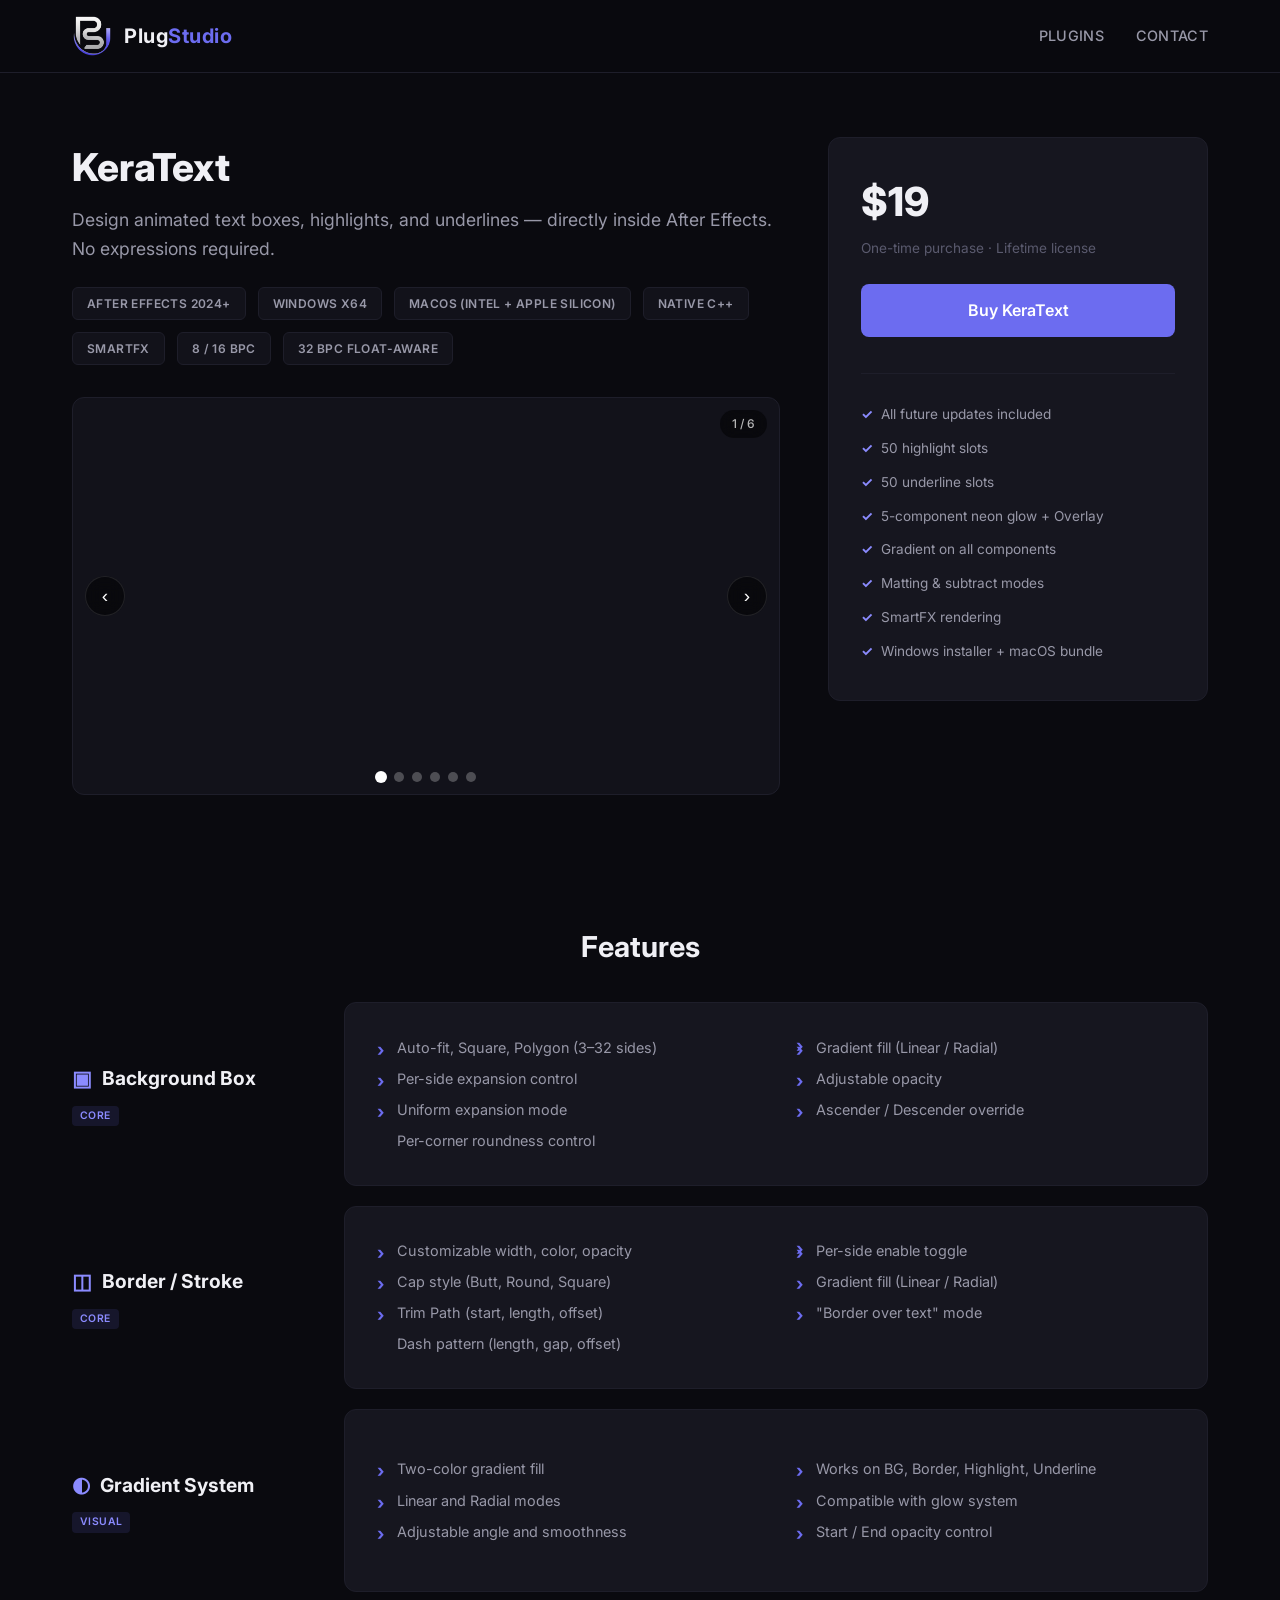
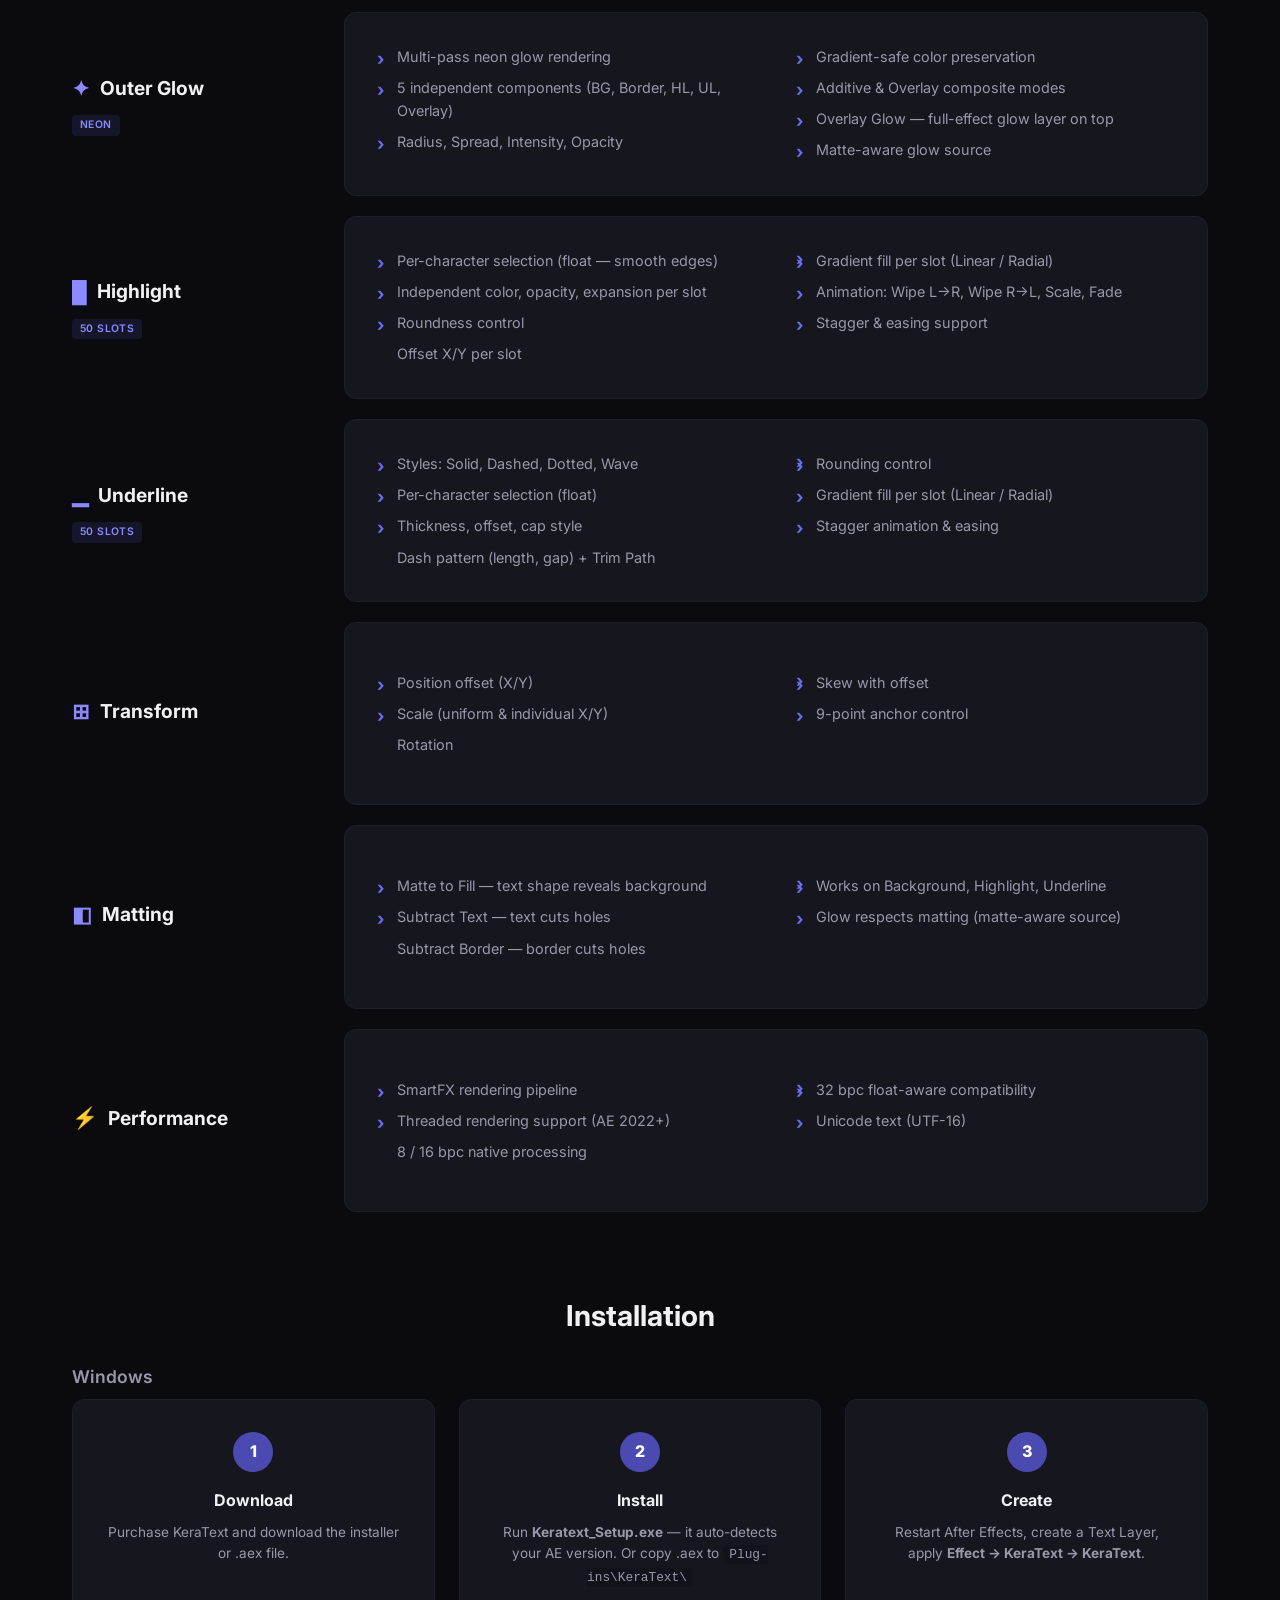
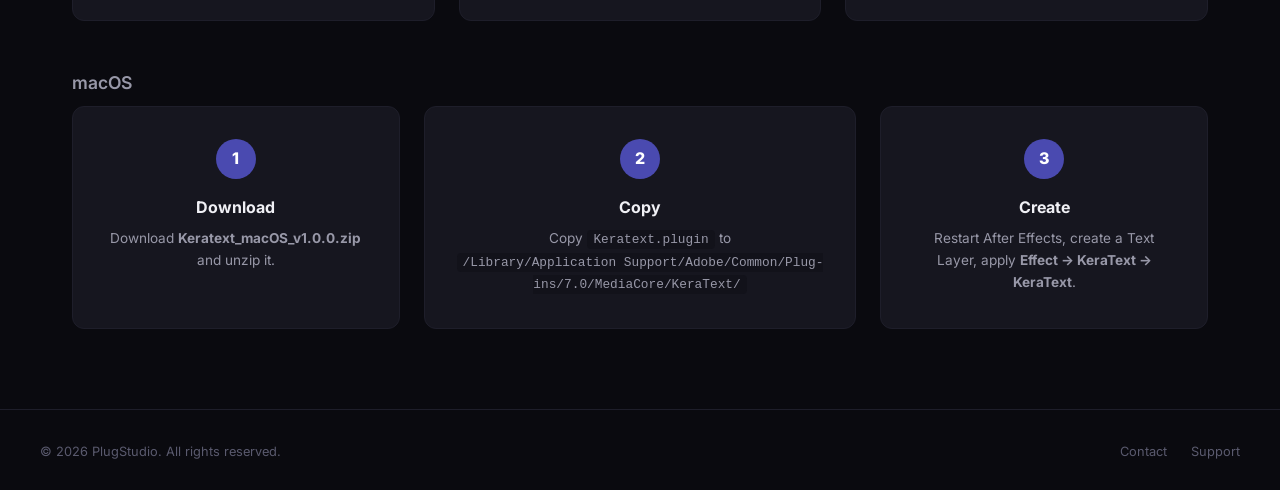
==== commit 622153b7: "KeraText: add macOS support, Overlay Glow, cross-platform install steps" ====
--- a/plugins/keratext.html
+++ b/plugins/keratext.html
@@ -298,6 +298,7 @@
             <div class="plugin-badges">
                 <span class="badge">After Effects 2024+</span>
                 <span class="badge">Windows x64</span>
+                <span class="badge">macOS (Intel + Apple Silicon)</span>
                 <span class="badge">Native C++</span>
                 <span class="badge">SmartFX</span>
                 <span class="badge">8 / 16 bpc</span>
@@ -342,16 +343,16 @@
         <div class="purchase-card">
             <div class="price-big">$19</div>
             <div class="price-note">One-time purchase &middot; Lifetime license</div>
-            <a href="https://plugstudio.lemonsqueezy.com/checkout/buy/6cf63270-5efa-467b-9c05-406ec4f24977?embed=1" class="lemonsqueezy-button btn btn-primary" id="buy-btn">Buy KeraText</a>
+            <a href="https://plugstudio.lemonsqueezy.com/checkout/buy/11d5dde8-a6d7-4f07-bc2b-049ef091fb92?embed=1" class="lemonsqueezy-button btn btn-primary" id="buy-btn">Buy KeraText</a>
             <ul>
                 <li>All future updates included</li>
                 <li>50 highlight slots</li>
                 <li>50 underline slots</li>
-                <li>4-component neon glow</li>
+                <li>5-component neon glow + Overlay</li>
                 <li>Gradient on all components</li>
                 <li>Matting &amp; subtract modes</li>
                 <li>SmartFX rendering</li>
-                <li>Installer with auto-detect</li>
+                <li>Windows installer + macOS bundle</li>
             </ul>
         </div>
     </div>
@@ -418,10 +419,11 @@
     </div>
     <div class="feature-block-content"><ul>
         <li>Multi-pass neon glow rendering</li>
-        <li>Independent per component (BG, Border, HL, UL)</li>
+        <li>5 independent components (BG, Border, HL, UL, Overlay)</li>
         <li>Radius, Spread, Intensity, Opacity</li>
         <li>Gradient-safe color preservation</li>
-        <li>Additive composite for authentic neon</li>
+        <li>Additive &amp; Overlay composite modes</li>
+        <li>Overlay Glow — full-effect glow layer on top</li>
         <li>Matte-aware glow source</li>
     </ul></div>
 
@@ -493,7 +495,8 @@
 <section style="max-width: var(--max-width); margin: 0 auto; padding: 0 2rem 1.5rem;">
     <h2 style="font-size: 1.8rem; font-weight: 700;">Installation</h2>
 </section>
-<section style="max-width: var(--max-width); margin: 0 auto; padding: 0 2rem 5rem;">
+<section style="max-width: var(--max-width); margin: 0 auto; padding: 0 2rem 1.5rem;">
+    <h3 style="font-size: 1.1rem; font-weight: 600; color: var(--text-secondary); margin-bottom: 0.5rem;">Windows</h3>
     <div class="install-steps">
         <div class="install-step">
             <div class="step-num">1</div>
@@ -504,6 +507,26 @@
             <div class="step-num">2</div>
             <h3>Install</h3>
             <p>Run <strong>Keratext_Setup.exe</strong> — it auto-detects your AE version. Or copy .aex to <code>Plug-ins\KeraText\</code></p>
+        </div>
+        <div class="install-step">
+            <div class="step-num">3</div>
+            <h3>Create</h3>
+            <p>Restart After Effects, create a Text Layer, apply <strong>Effect → KeraText → KeraText</strong>.</p>
+        </div>
+    </div>
+</section>
+<section style="max-width: var(--max-width); margin: 0 auto; padding: 0 2rem 5rem;">
+    <h3 style="font-size: 1.1rem; font-weight: 600; color: var(--text-secondary); margin-bottom: 0.5rem; margin-top: 1.5rem;">macOS</h3>
+    <div class="install-steps">
+        <div class="install-step">
+            <div class="step-num">1</div>
+            <h3>Download</h3>
+            <p>Download <strong>Keratext_macOS_v1.0.0.zip</strong> and unzip it.</p>
+        </div>
+        <div class="install-step">
+            <div class="step-num">2</div>
+            <h3>Copy</h3>
+            <p>Copy <code>Keratext.plugin</code> to <code>/Library/Application&nbsp;Support/Adobe/Common/Plug-ins/7.0/MediaCore/KeraText/</code></p>
         </div>
         <div class="install-step">
             <div class="step-num">3</div>
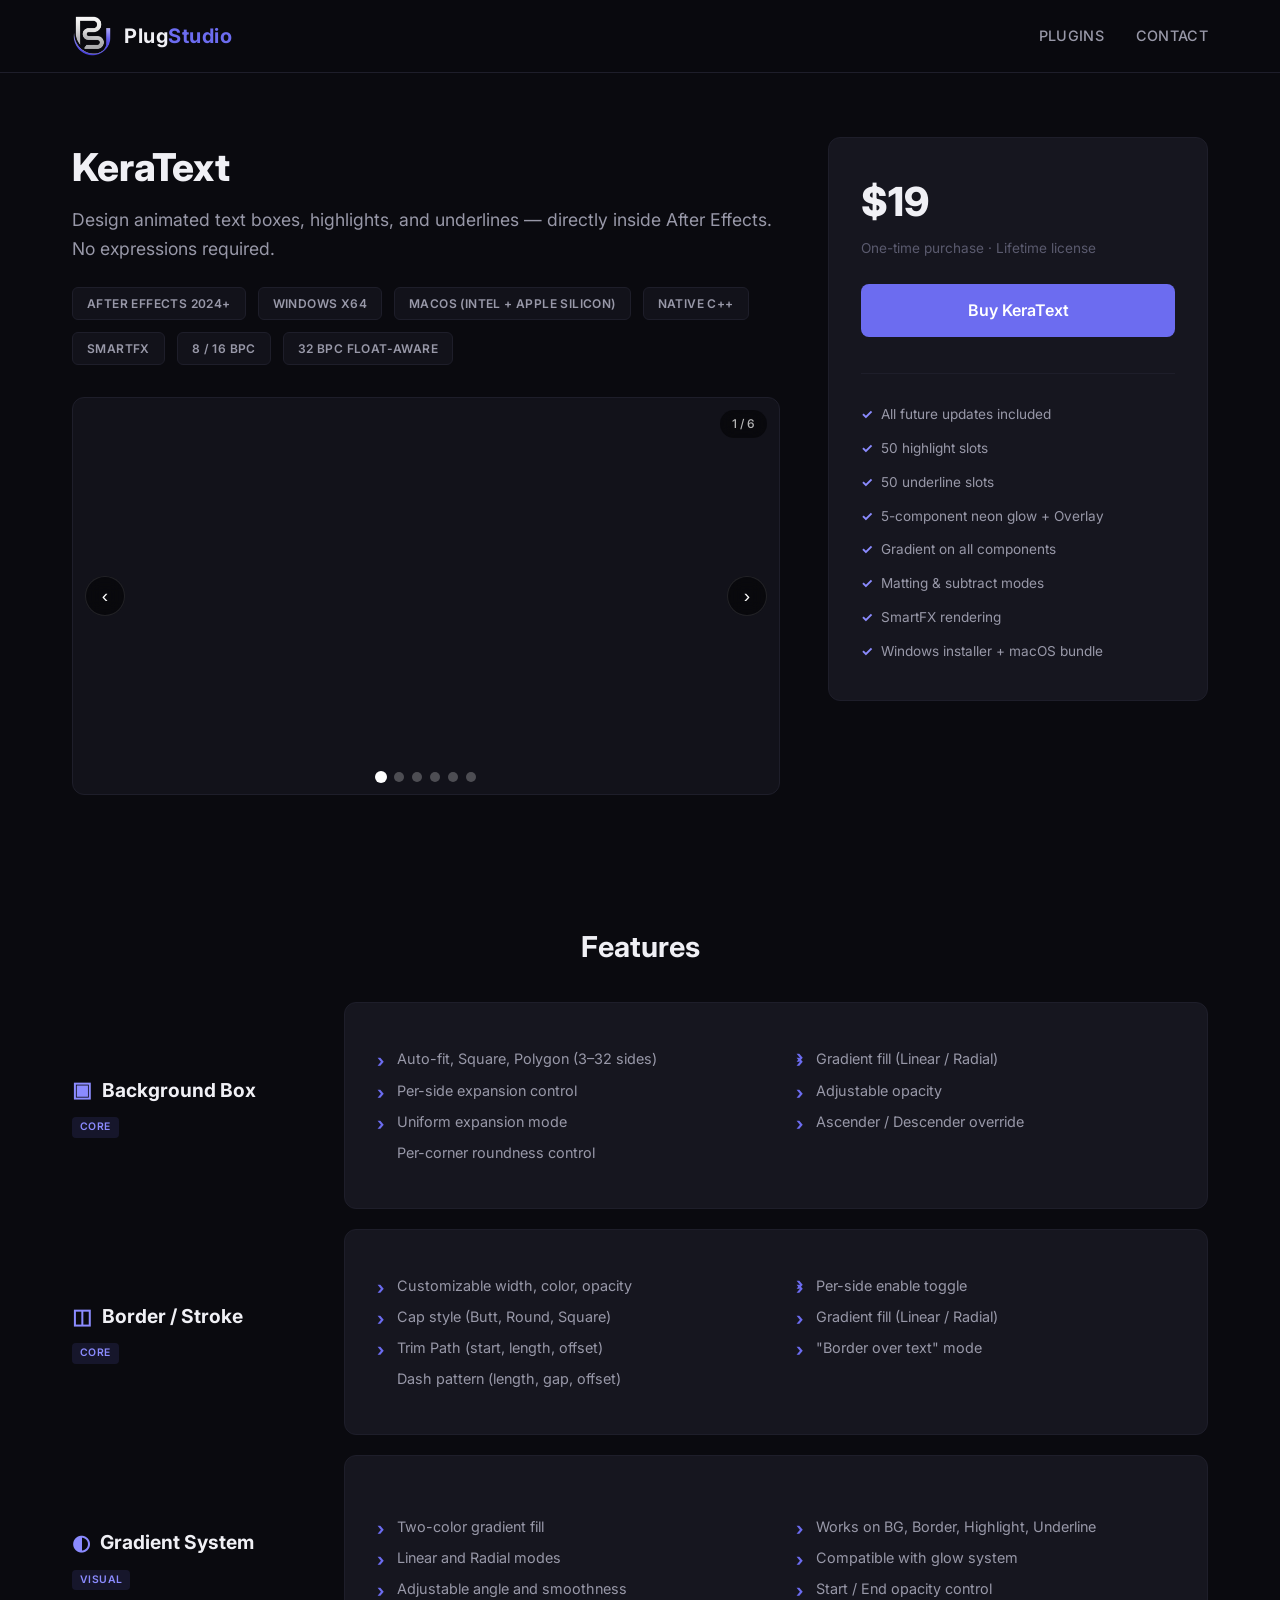
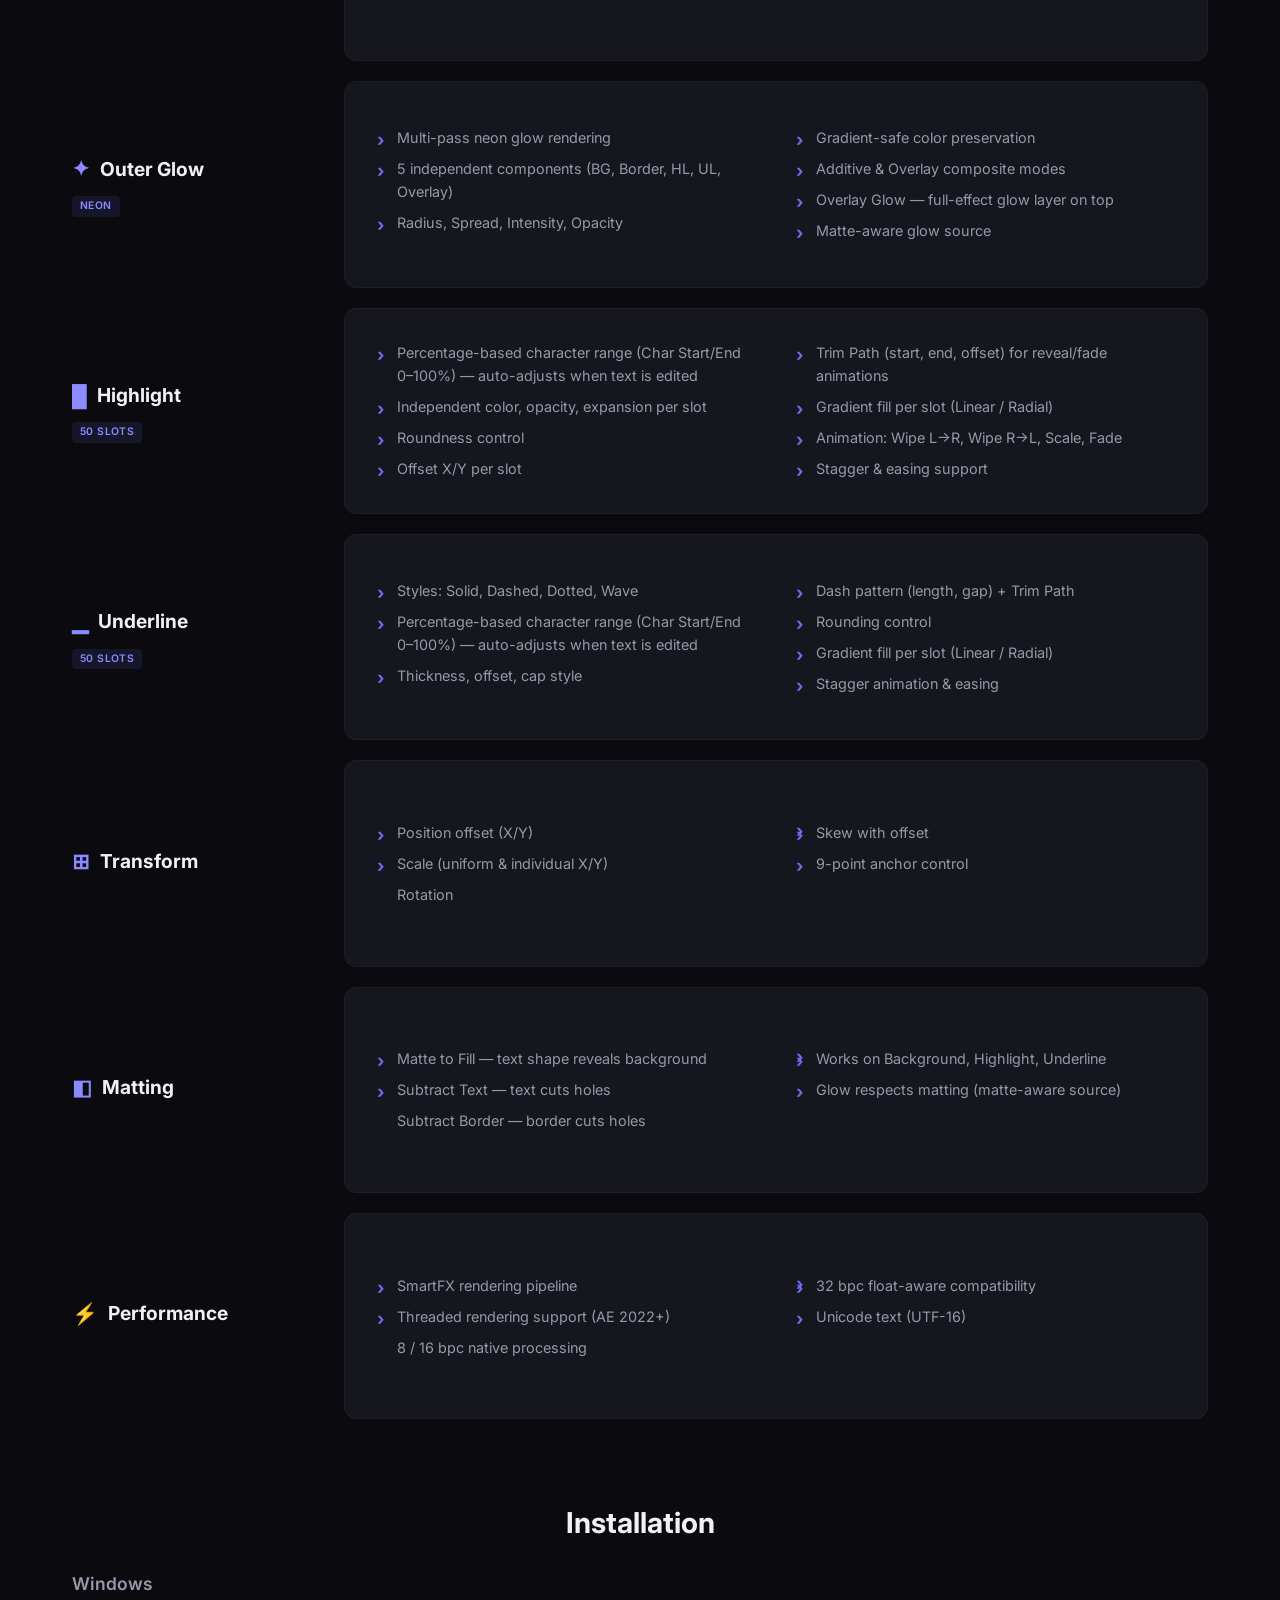
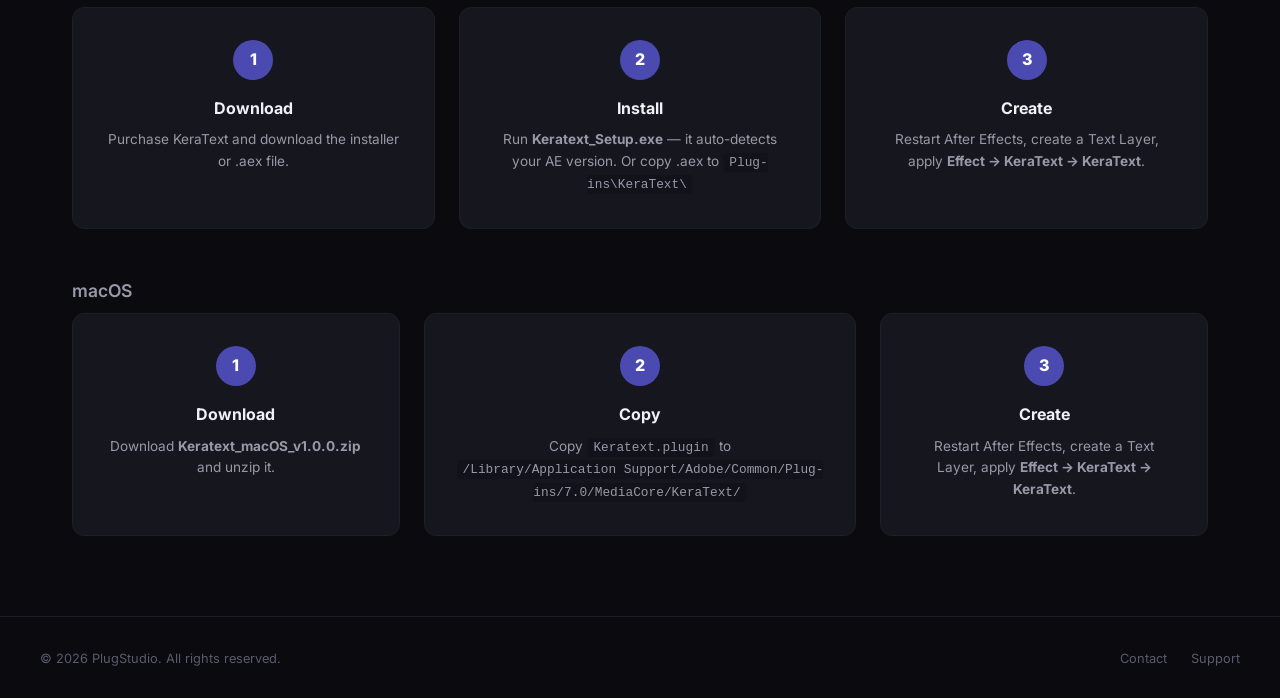
==== commit cfa8b74d: "site: update keratext.html" ====
--- a/plugins/keratext.html
+++ b/plugins/keratext.html
@@ -432,10 +432,11 @@
         <span class="tag-sm">50 Slots</span>
     </div>
     <div class="feature-block-content"><ul>
-        <li>Per-character selection (float — smooth edges)</li>
+        <li>Percentage-based character range (Char Start/End 0–100%) — auto-adjusts when text is edited</li>
         <li>Independent color, opacity, expansion per slot</li>
         <li>Roundness control</li>
         <li>Offset X/Y per slot</li>
+        <li>Trim Path (start, end, offset) for reveal/fade animations</li>
         <li>Gradient fill per slot (Linear / Radial)</li>
         <li>Animation: Wipe L→R, Wipe R→L, Scale, Fade</li>
         <li>Stagger &amp; easing support</li>
@@ -447,7 +448,7 @@
     </div>
     <div class="feature-block-content"><ul>
         <li>Styles: Solid, Dashed, Dotted, Wave</li>
-        <li>Per-character selection (float)</li>
+        <li>Percentage-based character range (Char Start/End 0–100%) — auto-adjusts when text is edited</li>
         <li>Thickness, offset, cap style</li>
         <li>Dash pattern (length, gap) + Trim Path</li>
         <li>Rounding control</li>
